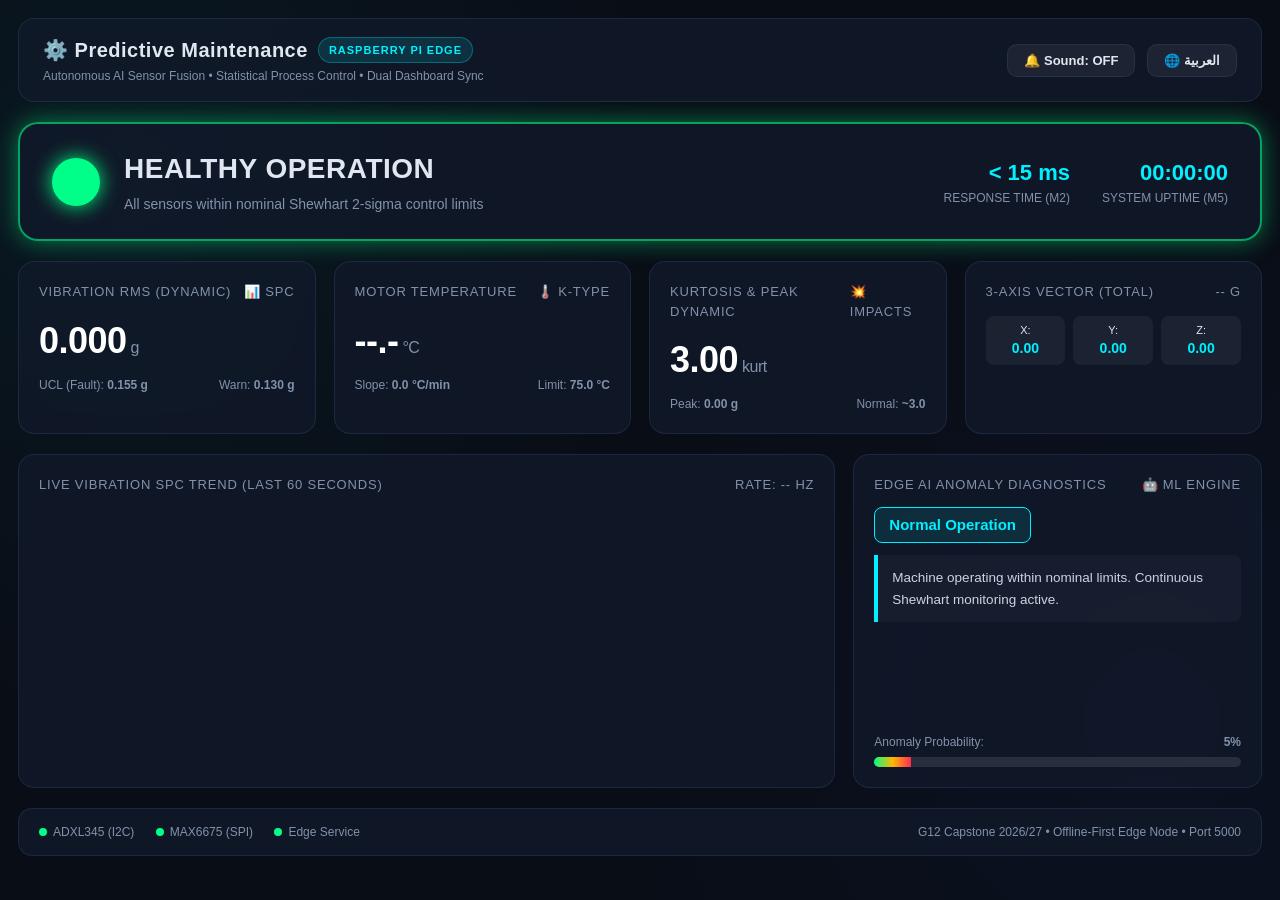
==== edge/templates/index.html @ 26f3d346 "feat: implement edge DAQ engine, systemd services, and dual industrial dashboard" ====
<!DOCTYPE html>
<html lang="en">
<head>
  <meta charset="UTF-8">
  <meta name="viewport" content="width=device-width, initial-scale=1.0">
  <title>Intelligent Predictive Maintenance | Industrial Edge Panel</title>
  <style>
    :root {
      --bg: #090d16;
      --card-bg: rgba(18, 26, 43, 0.75);
      --card-border: rgba(56, 75, 112, 0.35);
      --text: #e1e7f0;
      --muted: #8292ab;
      --cyan: #00f0ff;
      --green: #00ff88;
      --amber: #ffb800;
      --red: #ff2a55;
      --blue: #2563eb;
      --glow-green: 0 0 25px rgba(0, 255, 136, 0.45);
      --glow-amber: 0 0 25px rgba(255, 184, 0, 0.45);
      --glow-red: 0 0 35px rgba(255, 42, 85, 0.65);
    }

    * { box-sizing: border-box; margin: 0; padding: 0; }
    body {
      font-family: -apple-system, BlinkMacSystemFont, 'Segoe UI', Roboto, Helvetica, Arial, sans-serif;
      background: var(--bg);
      background-image: 
        radial-gradient(circle at 10% 20%, rgba(0, 240, 255, 0.05) 0%, transparent 40%),
        radial-gradient(circle at 90% 80%, rgba(37, 99, 235, 0.05) 0%, transparent 40%);
      color: var(--text);
      min-height: 100vh;
      padding: 18px;
      line-height: 1.5;
    }

    .container {
      max-width: 1280px;
      margin: 0 auto;
    }

    /* Header */
    header {
      display: flex;
      justify-content: space-between;
      align-items: center;
      padding: 16px 24px;
      background: var(--card-bg);
      border: 1px solid var(--card-border);
      border-radius: 16px;
      backdrop-filter: blur(12px);
      margin-bottom: 20px;
    }

    .logo-group h1 {
      font-size: 20px;
      font-weight: 800;
      letter-spacing: 0.5px;
      display: flex;
      align-items: center;
      gap: 10px;
    }

    .logo-group p {
      font-size: 12px;
      color: var(--muted);
      margin-top: 2px;
    }

    .badge-edge {
      background: rgba(0, 240, 255, 0.12);
      color: var(--cyan);
      border: 1px solid rgba(0, 240, 255, 0.3);
      padding: 4px 10px;
      border-radius: 20px;
      font-size: 11px;
      font-weight: 700;
      text-transform: uppercase;
      letter-spacing: 1px;
    }

    .controls-group {
      display: flex;
      gap: 12px;
      align-items: center;
    }

    .btn-toggle {
      background: rgba(255, 255, 255, 0.06);
      border: 1px solid var(--card-border);
      color: var(--text);
      padding: 8px 16px;
      border-radius: 10px;
      font-size: 13px;
      font-weight: 600;
      cursor: pointer;
      transition: all 0.2s ease;
    }

    .btn-toggle:hover {
      background: rgba(255, 255, 255, 0.12);
      border-color: var(--cyan);
    }

    /* Main Hero Status Lamp */
    .hero-banner {
      background: var(--card-bg);
      border-radius: 20px;
      border: 2px solid var(--card-border);
      padding: 24px 32px;
      display: flex;
      justify-content: space-between;
      align-items: center;
      margin-bottom: 20px;
      transition: all 0.4s ease;
      position: relative;
      overflow: hidden;
    }

    .hero-banner.healthy {
      border-color: rgba(0, 255, 136, 0.6);
      box-shadow: var(--glow-green);
    }

    .hero-banner.warning {
      border-color: rgba(255, 184, 0, 0.7);
      box-shadow: var(--glow-amber);
    }

    .hero-banner.fault {
      border-color: rgba(255, 42, 85, 0.85);
      box-shadow: var(--glow-red);
      animation: pulse-border 1.5s infinite;
    }

    @keyframes pulse-border {
      0% { box-shadow: 0 0 20px rgba(255, 42, 85, 0.4); }
      50% { box-shadow: 0 0 45px rgba(255, 42, 85, 0.85); }
      100% { box-shadow: 0 0 20px rgba(255, 42, 85, 0.4); }
    }

    .status-content {
      display: flex;
      align-items: center;
      gap: 24px;
    }

    .status-indicator {
      width: 48px;
      height: 48px;
      border-radius: 50%;
      background: var(--green);
      box-shadow: 0 0 20px var(--green);
      transition: all 0.3s ease;
    }

    .hero-banner.warning .status-indicator {
      background: var(--amber);
      box-shadow: 0 0 20px var(--amber);
    }

    .hero-banner.fault .status-indicator {
      background: var(--red);
      box-shadow: 0 0 30px var(--red);
    }

    .status-title {
      font-size: 28px;
      font-weight: 800;
      letter-spacing: 0.5px;
    }

    .status-subtitle {
      color: var(--muted);
      font-size: 14px;
      margin-top: 4px;
    }

    .status-metrics {
      display: flex;
      gap: 32px;
      text-align: right;
    }

    .status-stat-val {
      font-size: 22px;
      font-weight: 800;
      color: var(--cyan);
    }

    .status-stat-label {
      font-size: 12px;
      color: var(--muted);
      text-transform: uppercase;
    }

    /* Grid layout */
    .grid-4 {
      display: grid;
      grid-template-columns: repeat(4, 1fr);
      gap: 18px;
      margin-bottom: 20px;
    }

    .card {
      background: var(--card-bg);
      border: 1px solid var(--card-border);
      border-radius: 16px;
      padding: 20px;
      backdrop-filter: blur(10px);
      position: relative;
    }

    .card-title {
      font-size: 13px;
      color: var(--muted);
      text-transform: uppercase;
      letter-spacing: 0.8px;
      display: flex;
      justify-content: space-between;
      align-items: center;
      margin-bottom: 12px;
    }

    .card-val {
      font-size: 36px;
      font-weight: 800;
      letter-spacing: -0.5px;
      color: #fff;
    }

    .card-val small {
      font-size: 16px;
      color: var(--muted);
      font-weight: 500;
      margin-left: 4px;
    }

    .card-sub {
      margin-top: 8px;
      font-size: 12px;
      color: var(--muted);
      display: flex;
      justify-content: space-between;
    }

    /* 3-axis mini bars */
    .axis-bars {
      display: flex;
      gap: 8px;
      margin-top: 14px;
    }

    .axis-col {
      flex: 1;
      background: rgba(255, 255, 255, 0.05);
      border-radius: 8px;
      padding: 6px;
      text-align: center;
      font-size: 11px;
    }

    .axis-col b {
      display: block;
      color: var(--cyan);
      font-size: 14px;
    }

    /* Charts & Diagnostic row */
    .grid-main {
      display: grid;
      grid-template-columns: 2fr 1fr;
      gap: 18px;
      margin-bottom: 20px;
    }

    .chart-container {
      position: relative;
      height: 260px;
      width: 100%;
      margin-top: 10px;
    }

    canvas {
      width: 100%;
      height: 100%;
    }

    /* AI Advice Box */
    .ai-box {
      display: flex;
      flex-direction: column;
      justify-content: space-between;
    }

    .diagnosis-tag {
      background: rgba(0, 240, 255, 0.1);
      border: 1px solid var(--cyan);
      color: var(--cyan);
      display: inline-block;
      padding: 6px 14px;
      border-radius: 8px;
      font-weight: 700;
      font-size: 15px;
      margin-bottom: 12px;
    }

    .advice-text {
      background: rgba(255, 255, 255, 0.03);
      border-left: 4px solid var(--cyan);
      padding: 12px 14px;
      border-radius: 0 8px 8px 0;
      font-size: 13.5px;
      color: #cbd5e1;
      line-height: 1.6;
      margin-bottom: 16px;
    }

    .prob-bar-wrap {
      margin-top: 8px;
    }

    .prob-bar {
      height: 10px;
      background: rgba(255, 255, 255, 0.1);
      border-radius: 5px;
      overflow: hidden;
      margin-top: 6px;
    }

    .prob-fill {
      height: 100%;
      background: linear-gradient(90deg, var(--green), var(--amber), var(--red));
      width: 10%;
      transition: width 0.3s ease;
    }

    /* Footer health */
    .footer-health {
      display: flex;
      justify-content: space-between;
      align-items: center;
      padding: 14px 20px;
      background: var(--card-bg);
      border: 1px solid var(--card-border);
      border-radius: 14px;
      font-size: 12px;
      color: var(--muted);
    }

    .health-pill {
      display: inline-flex;
      align-items: center;
      gap: 6px;
      margin-right: 18px;
    }

    .dot {
      width: 8px;
      height: 8px;
      border-radius: 50%;
      background: var(--green);
    }

    .dot.err { background: var(--red); }

    /* RTL Arabic styling */
    body.rtl {
      direction: rtl;
      font-family: 'Segoe UI', Tahoma, Arial, sans-serif;
    }
    body.rtl .status-metrics { text-align: left; }
    body.rtl .advice-text { border-left: none; border-right: 4px solid var(--cyan); border-radius: 8px 0 0 8px; }
    body.rtl .health-pill { margin-right: 0; margin-left: 18px; }

    @media (max-width: 900px) {
      .grid-4 { grid-template-columns: repeat(2, 1fr); }
      .grid-main { grid-template-columns: 1fr; }
      .hero-banner { flex-direction: column; text-align: center; gap: 18px; }
      .status-content { flex-direction: column; }
      .status-metrics { text-align: center; }
    }
  </style>
</head>
<body>
  <div class="container">
    <!-- Header -->
    <header>
      <div class="logo-group">
        <h1 id="txt-title">⚙️ Predictive Maintenance <span class="badge-edge">Raspberry Pi Edge</span></h1>
        <p id="txt-sub">Autonomous AI Sensor Fusion • Statistical Process Control • Dual Dashboard Sync</p>
      </div>
      <div class="controls-group">
        <button id="btn-sound" class="btn-toggle" onclick="toggleSound()">🔔 Sound: OFF</button>
        <button id="btn-lang" class="btn-toggle" onclick="toggleLang()">🌐 العربية</button>
      </div>
    </header>

    <!-- Main Status Lamp -->
    <div id="hero-banner" class="hero-banner healthy">
      <div class="status-content">
        <div class="status-indicator"></div>
        <div>
          <div id="txt-state" class="status-title">HEALTHY OPERATION</div>
          <div id="txt-state-desc" class="status-subtitle">All sensors within nominal Shewhart 2-sigma control limits</div>
        </div>
      </div>
      <div class="status-metrics">
        <div>
          <div id="stat-latency" class="status-stat-val">&lt; 15 ms</div>
          <div id="lbl-latency" class="status-stat-label">Response Time (M2)</div>
        </div>
        <div>
          <div id="stat-uptime" class="status-stat-val">00:00:00</div>
          <div id="lbl-uptime" class="status-stat-label">System Uptime (M5)</div>
        </div>
      </div>
    </div>

    <!-- 4 Metrics Row -->
    <div class="grid-4">
      <!-- Vibration RMS -->
      <div class="card">
        <div class="card-title">
          <span id="lbl-rms">Vibration RMS (Dynamic)</span>
          <span>📊 SPC</span>
        </div>
        <div class="card-val" id="val-rms">0.000<small>g</small></div>
        <div class="card-sub">
          <span>UCL (Fault): <b>0.155 g</b></span>
          <span>Warn: <b>0.130 g</b></span>
        </div>
      </div>

      <!-- Temperature -->
      <div class="card">
        <div class="card-title">
          <span id="lbl-temp">Motor Temperature</span>
          <span>🌡️ K-Type</span>
        </div>
        <div class="card-val" id="val-temp">--.-<small>°C</small></div>
        <div class="card-sub">
          <span id="lbl-slope">Slope: <b id="val-slope">0.0 °C/min</b></span>
          <span>Limit: <b>75.0 °C</b></span>
        </div>
      </div>

      <!-- Kurtosis & Peak -->
      <div class="card">
        <div class="card-title">
          <span id="lbl-kurt">Kurtosis & Peak Dynamic</span>
          <span>💥 Impacts</span>
        </div>
        <div class="card-val" id="val-kurt">3.00<small>kurt</small></div>
        <div class="card-sub">
          <span>Peak: <b id="val-peak">0.00 g</b></span>
          <span>Normal: <b>~3.0</b></span>
        </div>
      </div>

      <!-- 3-Axis Gravitational Vector -->
      <div class="card">
        <div class="card-title">
          <span id="lbl-axis">3-Axis Vector (Total)</span>
          <span id="val-gtot">-- g</span>
        </div>
        <div class="axis-bars">
          <div class="axis-col">X: <b id="val-ax">0.00</b></div>
          <div class="axis-col">Y: <b id="val-ay">0.00</b></div>
          <div class="axis-col">Z: <b id="val-az">0.00</b></div>
        </div>
      </div>
    </div>

    <!-- Main Chart & AI Diagnosis Row -->
    <div class="grid-main">
      <!-- Rolling SPC Chart -->
      <div class="card">
        <div class="card-title">
          <span id="lbl-chart">Live Vibration SPC Trend (Last 60 Seconds)</span>
          <span id="val-fs">Rate: -- Hz</span>
        </div>
        <div class="chart-container">
          <canvas id="spcChart"></canvas>
        </div>
      </div>

      <!-- AI Diagnosis & Prescriptive Advice -->
      <div class="card ai-box">
        <div>
          <div class="card-title">
            <span id="lbl-ai">Edge AI Anomaly Diagnostics</span>
            <span>🤖 ML Engine</span>
          </div>
          <div id="txt-diag-label" class="diagnosis-tag">Normal Operation</div>
          <div id="txt-advice" class="advice-text">
            Machine operating within nominal limits. Continuous Shewhart monitoring active.
          </div>
        </div>
        <div class="prob-bar-wrap">
          <div class="card-sub">
            <span id="lbl-prob">Anomaly Probability:</span>
            <b id="val-prob">5%</b>
          </div>
          <div class="prob-bar">
            <div id="fill-prob" class="prob-fill"></div>
          </div>
        </div>
      </div>
    </div>

    <!-- Footer Health Checklist -->
    <div class="footer-health">
      <div>
        <span class="health-pill"><span id="dot-adxl" class="dot"></span> ADXL345 (I2C)</span>
        <span class="health-pill"><span id="dot-max" class="dot"></span> MAX6675 (SPI)</span>
        <span class="health-pill"><span id="dot-edge" class="dot"></span> Edge Service</span>
      </div>
      <div>
        <span>G12 Capstone 2026/27 • Offline-First Edge Node • Port 5000</span>
      </div>
    </div>
  </div>

  <!-- Audio Alert Beep (Web Audio API) -->
  <script>
    let soundEnabled = false;
    let isArabic = false;
    let audioCtx = null;
    let lastState = "Healthy";

    function toggleSound() {
      soundEnabled = !soundEnabled;
      const btn = document.getElementById("btn-sound");
      if (soundEnabled) {
        if (!audioCtx) audioCtx = new (window.AudioContext || window.webkitAudioContext)();
        btn.innerText = isArabic ? "🔔 الصوت: مفعل" : "🔔 Sound: ON";
        btn.style.borderColor = "var(--green)";
      } else {
        btn.innerText = isArabic ? "🔔 الصوت: معطل" : "🔔 Sound: OFF";
        btn.style.borderColor = "";
      }
    }

    function playAlertBeep(freq = 880, duration = 0.25) {
      if (!soundEnabled || !audioCtx) return;
      try {
        const osc = audioCtx.createOscillator();
        const gain = audioCtx.createGain();
        osc.type = "sawtooth";
        osc.frequency.setValueAtTime(freq, audioCtx.currentTime);
        gain.gain.setValueAtTime(0.2, audioCtx.currentTime);
        gain.gain.exponentialRampToValueAtTime(0.01, audioCtx.currentTime + duration);
        osc.connect(gain);
        gain.connect(audioCtx.destination);
        osc.start();
        osc.stop(audioCtx.currentTime + duration);
      } catch (e) {}
    }

    // Language Toggle
    function toggleLang() {
      isArabic = !isArabic;
      document.body.classList.toggle("rtl", isArabic);
      document.getElementById("btn-lang").innerText = isArabic ? "🌐 English" : "🌐 العربية";
      document.getElementById("btn-sound").innerText = soundEnabled 
        ? (isArabic ? "🔔 الصوت: مفعل" : "🔔 Sound: ON")
        : (isArabic ? "🔔 الصوت: معطل" : "🔔 Sound: OFF");

      document.getElementById("txt-title").innerHTML = isArabic 
        ? "⚙️ نظام الصيانة التنبؤية الذكي <span class='badge-edge'>راسبيري باي Edge</span>"
        : "⚙️ Predictive Maintenance <span class='badge-edge'>Raspberry Pi Edge</span>";

      document.getElementById("txt-sub").innerText = isArabic
        ? "دمج ذكاء اصطناعي وحساسات متعددة • مراقبة إحصائية للعمليات (SPC) • تزامن الشاشات"
        : "Autonomous AI Sensor Fusion • Statistical Process Control • Dual Dashboard Sync";

      document.getElementById("lbl-rms").innerText = isArabic ? "جذر متوسط تربيع الاهتزاز (RMS)" : "Vibration RMS (Dynamic)";
      document.getElementById("lbl-temp").innerText = isArabic ? "درجة حرارة المحرك" : "Motor Temperature";
      document.getElementById("lbl-kurt").innerText = isArabic ? "التفرطح وقمة الاهتزاز" : "Kurtosis & Peak Dynamic";
      document.getElementById("lbl-axis").innerText = isArabic ? "المحصلة الثلاثية للجاذبية" : "3-Axis Vector (Total)";
      document.getElementById("lbl-chart").innerText = isArabic ? "مخطط الاهتزاز المباشر (آخر 60 ثانية)" : "Live Vibration SPC Trend (Last 60 Seconds)";
      document.getElementById("lbl-ai").innerText = isArabic ? "تشخيص الأعطال بالذكاء الاصطناعي" : "Edge AI Anomaly Diagnostics";
      document.getElementById("lbl-latency").innerText = isArabic ? "زمن الاستجابة (M2)" : "Response Time (M2)";
      document.getElementById("lbl-uptime").innerText = isArabic ? "مدة التشغيل (M5)" : "System Uptime (M5)";
      document.getElementById("lbl-prob").innerText = isArabic ? "احتمالية العطل:" : "Anomaly Probability:";
    }

    // Canvas Chart Implementation
    const canvas = document.getElementById("spcChart");
    const ctx = canvas.getContext("2d");
    const historyData = [];
    const MAX_POINTS = 60;

    function resizeCanvas() {
      canvas.width = canvas.parentElement.clientWidth * window.devicePixelRatio;
      canvas.height = canvas.parentElement.clientHeight * window.devicePixelRatio;
      ctx.scale(window.devicePixelRatio, window.devicePixelRatio);
    }
    window.addEventListener("resize", resizeCanvas);
    resizeCanvas();

    function drawChart() {
      const w = canvas.parentElement.clientWidth;
      const h = canvas.parentElement.clientHeight;
      ctx.clearRect(0, 0, w, h);

      // Threshold lines
      const maxVal = 0.25; // max scale 0.25 g
      const uclFaultY = h - (0.155 / maxVal) * h;
      const uclWarnY = h - (0.130 / maxVal) * h;
      const baselineY = h - (0.080 / maxVal) * h;

      // Draw UCL Fault line (Red)
      ctx.strokeStyle = "rgba(255, 42, 85, 0.45)";
      ctx.setLineDash([4, 4]);
      ctx.beginPath();
      ctx.moveTo(0, uclFaultY);
      ctx.lineTo(w, uclFaultY);
      ctx.stroke();

      // Draw UCL Warn line (Amber)
      ctx.strokeStyle = "rgba(255, 184, 0, 0.4)";
      ctx.beginPath();
      ctx.moveTo(0, uclWarnY);
      ctx.lineTo(w, uclWarnY);
      ctx.stroke();

      // Draw Baseline line (Green)
      ctx.strokeStyle = "rgba(0, 255, 136, 0.35)";
      ctx.beginPath();
      ctx.moveTo(0, baselineY);
      ctx.lineTo(w, baselineY);
      ctx.stroke();
      ctx.setLineDash([]);

      // Draw data curve
      if (historyData.length < 2) return;
      ctx.lineWidth = 2.5;
      ctx.strokeStyle = "#00f0ff";
      ctx.beginPath();

      const dx = w / (MAX_POINTS - 1);
      for (let i = 0; i < historyData.length; i++) {
        const x = i * dx;
        const yVal = Math.min(maxVal, historyData[i]);
        const y = h - (yVal / maxVal) * h;
        if (i === 0) ctx.moveTo(x, y);
        else ctx.lineTo(x, y);
      }
      ctx.stroke();

      // Gradient fill below line
      ctx.lineTo((historyData.length - 1) * dx, h);
      ctx.lineTo(0, h);
      const grad = ctx.createLinearGradient(0, 0, 0, h);
      grad.addColorStop(0, "rgba(0, 240, 255, 0.25)");
      grad.addColorStop(1, "rgba(0, 240, 255, 0.0)");
      ctx.fillStyle = grad;
      ctx.fill();
    }

    function formatTime(seconds) {
      const h = Math.floor(seconds / 3600).toString().padStart(2, '0');
      const m = Math.floor((seconds % 3600) / 60).toString().padStart(2, '0');
      const s = Math.floor(seconds % 60).toString().padStart(2, '0');
      return `${h}:${m}:${s}`;
    }

    // Update Dashboard UI with new packet
    function updateUI(data) {
      if (!data) return;

      const state = data.state || "Healthy";
      const banner = document.getElementById("hero-banner");
      banner.className = "hero-banner " + state.toLowerCase();

      // State texts
      const txtState = document.getElementById("txt-state");
      const txtDesc = document.getElementById("txt-state-desc");

      if (state === "Healthy") {
        txtState.innerText = isArabic ? "تشغيل سليم ومستقر" : "HEALTHY OPERATION";
        txtDesc.innerText = isArabic 
          ? "جميع مؤشرات الاهتزاز والحرارة داخل حدود التحكم الإحصائي الطبيعية"
          : "All sensors within nominal Shewhart 2-sigma control limits";
      } else if (state === "Warning") {
        txtState.innerText = isArabic ? "تحذير: تجاوز حد المراقبة" : "WARNING - THRESHOLD EXCEEDED";
        txtDesc.innerText = isArabic
          ? "تجاوزت قراءات الاهتزاز أو الحرارة حد الـ 2-sigma"
          : "Vibration or thermal trend exceeded 2-sigma control warning limit";
        if (lastState === "Healthy") playAlertBeep(660, 0.2);
      } else {
        txtState.innerText = isArabic ? "إنذار: عطل وشيك بالمحرك" : "FAULT DETECTED - FAULT";
        txtDesc.innerText = isArabic
          ? "تجاوز حد الـ 3-sigma أو وجود صدمات ميكانيكية شديدة"
          : "3-sigma Shewhart threshold breached or severe mechanical impact detected";
        playAlertBeep(980, 0.4);
      }
      lastState = state;

      // Stats
      document.getElementById("stat-uptime").innerText = formatTime(data.uptime_s || 0);

      // Metrics
      const vib = data.vibration || {};
      const temp = data.temperature || {};

      document.getElementById("val-rms").innerHTML = `${(vib.rms_dyn || 0).toFixed(4)}<small>g</small>`;
      document.getElementById("val-temp").innerHTML = `${(temp.temp_c || 0).toFixed(1)}<small>°C</small>`;
      document.getElementById("val-slope").innerText = `${(temp.slope_c_per_min || 0).toFixed(1)} °C/min`;
      document.getElementById("val-kurt").innerHTML = `${(vib.kurtosis || 3.0).toFixed(2)}<small>kurt</small>`;
      document.getElementById("val-peak").innerText = `${(vib.peak_dyn || 0).toFixed(3)} g`;

      document.getElementById("val-gtot").innerText = `${(vib.g_total || 0).toFixed(2)} g`;
      document.getElementById("val-ax").innerText = (vib.ax || 0).toFixed(2);
      document.getElementById("val-ay").innerText = (vib.ay || 0).toFixed(2);
      document.getElementById("val-az").innerText = (vib.az || 0).toFixed(2);

      document.getElementById("val-fs").innerText = `Rate: ${vib.fs_hz || 400} Hz`;

      // AI Diagnosis
      document.getElementById("txt-diag-label").innerText = data.fault_label || "Normal Operation";
      document.getElementById("txt-advice").innerText = data.advice || "";

      const prob = Math.round((data.fault_proba || 0.05) * 100);
      document.getElementById("val-prob").innerText = `${prob}%`;
      document.getElementById("fill-prob").style.width = `${prob}%`;

      // System Health dots
      const sys = data.system || {};
      document.getElementById("dot-adxl").className = "dot" + (sys.adxl_ok ? "" : " err");
      document.getElementById("dot-max").className = "dot" + (sys.max6675_ok ? "" : " err");
      document.getElementById("dot-edge").className = "dot" + (data.online ? "" : " err");

      // Update Chart
      historyData.push(vib.rms_dyn || 0);
      if (historyData.length > MAX_POINTS) historyData.shift();
      drawChart();
    }

    // Real-time EventSource connection (SSE) with AJAX fallback
    function startRealtime() {
      if (window.EventSource) {
        const source = new EventSource('/api/stream');
        source.onmessage = function(e) {
          try {
            const data = JSON.parse(e.data);
            updateUI(data);
          } catch(err) {}
        };
        source.onerror = function() {
          source.close();
          // Fallback to 1-second polling
          setInterval(pollLatest, 1000);
        };
      } else {
        setInterval(pollLatest, 1000);
      }
    }

    function pollLatest() {
      fetch('/api/latest')
        .then(r => r.json())
        .then(data => updateUI(data))
        .catch(() => {});
    }

    // Start
    startRealtime();
  </script>
</body>
</html>
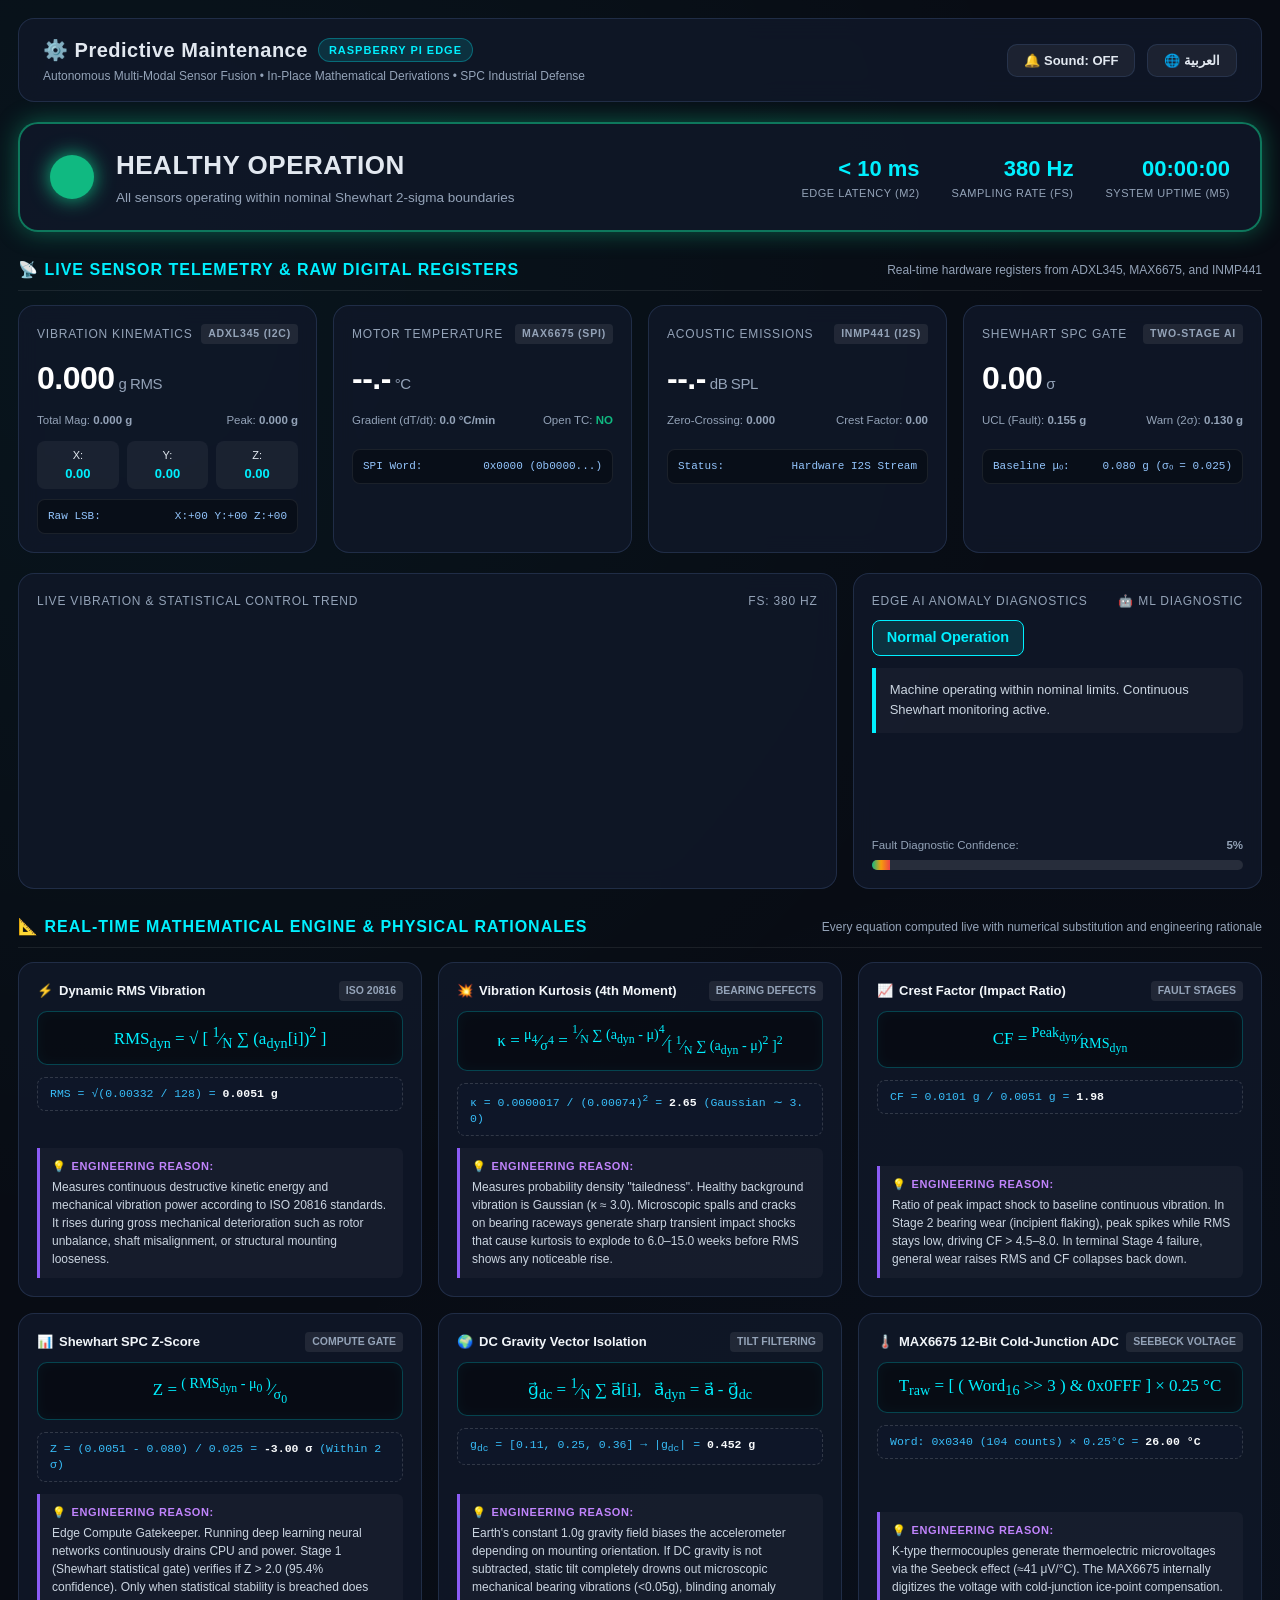
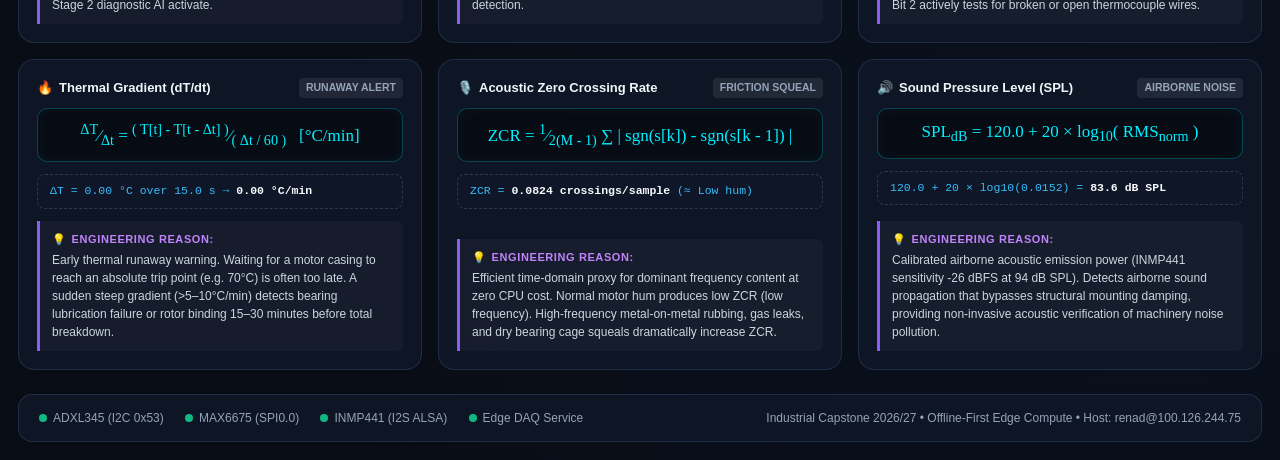
==== commit 1e9dd77b: "feat(dashboard): comprehensive multi-modal telemetry with in-place live mathematical equations, phys" ====
--- a/edge/templates/index.html
+++ b/edge/templates/index.html
@@ -3,22 +3,25 @@
 <head>
   <meta charset="UTF-8">
   <meta name="viewport" content="width=device-width, initial-scale=1.0">
-  <title>Intelligent Predictive Maintenance | Industrial Edge Panel</title>
+  <title>Intelligent Predictive Maintenance | Industrial Edge Panel & Mathematical Engine</title>
   <style>
     :root {
-      --bg: #090d16;
-      --card-bg: rgba(18, 26, 43, 0.75);
-      --card-border: rgba(56, 75, 112, 0.35);
-      --text: #e1e7f0;
-      --muted: #8292ab;
+      --bg: #080c14;
+      --card-bg: rgba(16, 24, 40, 0.85);
+      --card-border: rgba(56, 75, 112, 0.45);
+      --text: #e2e8f0;
+      --text-dim: #94a3b8;
+      --muted: #64748b;
       --cyan: #00f0ff;
-      --green: #00ff88;
-      --amber: #ffb800;
-      --red: #ff2a55;
-      --blue: #2563eb;
-      --glow-green: 0 0 25px rgba(0, 255, 136, 0.45);
-      --glow-amber: 0 0 25px rgba(255, 184, 0, 0.45);
-      --glow-red: 0 0 35px rgba(255, 42, 85, 0.65);
+      --cyan-dim: rgba(0, 240, 255, 0.12);
+      --green: #10b981;
+      --green-glow: 0 0 25px rgba(16, 185, 129, 0.45);
+      --amber: #f59e0b;
+      --amber-glow: 0 0 25px rgba(245, 158, 11, 0.45);
+      --red: #ef4444;
+      --red-glow: 0 0 35px rgba(239, 68, 68, 0.65);
+      --purple: #8b5cf6;
+      --blue: #3b82f6;
     }
 
     * { box-sizing: border-box; margin: 0; padding: 0; }
@@ -26,8 +29,8 @@
       font-family: -apple-system, BlinkMacSystemFont, 'Segoe UI', Roboto, Helvetica, Arial, sans-serif;
       background: var(--bg);
       background-image: 
-        radial-gradient(circle at 10% 20%, rgba(0, 240, 255, 0.05) 0%, transparent 40%),
-        radial-gradient(circle at 90% 80%, rgba(37, 99, 235, 0.05) 0%, transparent 40%);
+        radial-gradient(circle at 10% 15%, rgba(0, 240, 255, 0.04) 0%, transparent 45%),
+        radial-gradient(circle at 90% 85%, rgba(59, 130, 246, 0.04) 0%, transparent 45%);
       color: var(--text);
       min-height: 100vh;
       padding: 18px;
@@ -35,7 +38,7 @@
     }
 
     .container {
-      max-width: 1280px;
+      max-width: 1400px;
       margin: 0 auto;
     }
 
@@ -55,23 +58,23 @@
     .logo-group h1 {
       font-size: 20px;
       font-weight: 800;
-      letter-spacing: 0.5px;
       display: flex;
       align-items: center;
       gap: 10px;
+      letter-spacing: 0.5px;
     }
 
     .logo-group p {
       font-size: 12px;
-      color: var(--muted);
+      color: var(--text-dim);
       margin-top: 2px;
     }
 
     .badge-edge {
-      background: rgba(0, 240, 255, 0.12);
+      background: var(--cyan-dim);
       color: var(--cyan);
       border: 1px solid rgba(0, 240, 255, 0.3);
-      padding: 4px 10px;
+      padding: 3px 10px;
       border-radius: 20px;
       font-size: 11px;
       font-weight: 700;
@@ -107,51 +110,50 @@
       background: var(--card-bg);
       border-radius: 20px;
       border: 2px solid var(--card-border);
-      padding: 24px 32px;
+      padding: 22px 30px;
       display: flex;
       justify-content: space-between;
       align-items: center;
-      margin-bottom: 20px;
+      margin-bottom: 22px;
       transition: all 0.4s ease;
-      position: relative;
-      overflow: hidden;
     }
 
     .hero-banner.healthy {
-      border-color: rgba(0, 255, 136, 0.6);
-      box-shadow: var(--glow-green);
+      border-color: rgba(16, 185, 129, 0.6);
+      box-shadow: var(--green-glow);
     }
 
     .hero-banner.warning {
-      border-color: rgba(255, 184, 0, 0.7);
-      box-shadow: var(--glow-amber);
+      border-color: rgba(245, 158, 11, 0.7);
+      box-shadow: var(--amber-glow);
     }
 
     .hero-banner.fault {
-      border-color: rgba(255, 42, 85, 0.85);
-      box-shadow: var(--glow-red);
+      border-color: rgba(239, 68, 68, 0.85);
+      box-shadow: var(--red-glow);
       animation: pulse-border 1.5s infinite;
     }
 
     @keyframes pulse-border {
-      0% { box-shadow: 0 0 20px rgba(255, 42, 85, 0.4); }
-      50% { box-shadow: 0 0 45px rgba(255, 42, 85, 0.85); }
-      100% { box-shadow: 0 0 20px rgba(255, 42, 85, 0.4); }
+      0% { box-shadow: 0 0 20px rgba(239, 68, 68, 0.4); }
+      50% { box-shadow: 0 0 45px rgba(239, 68, 68, 0.85); }
+      100% { box-shadow: 0 0 20px rgba(239, 68, 68, 0.4); }
     }
 
     .status-content {
       display: flex;
       align-items: center;
-      gap: 24px;
+      gap: 22px;
     }
 
     .status-indicator {
-      width: 48px;
-      height: 48px;
+      width: 44px;
+      height: 44px;
       border-radius: 50%;
       background: var(--green);
       box-shadow: 0 0 20px var(--green);
       transition: all 0.3s ease;
+      flex-shrink: 0;
     }
 
     .hero-banner.warning .status-indicator {
@@ -165,15 +167,15 @@
     }
 
     .status-title {
-      font-size: 28px;
+      font-size: 26px;
       font-weight: 800;
       letter-spacing: 0.5px;
     }
 
     .status-subtitle {
-      color: var(--muted);
-      font-size: 14px;
-      margin-top: 4px;
+      color: var(--text-dim);
+      font-size: 13.5px;
+      margin-top: 3px;
     }
 
     .status-metrics {
@@ -189,16 +191,43 @@
     }
 
     .status-stat-label {
+      font-size: 11px;
+      color: var(--text-dim);
+      text-transform: uppercase;
+      letter-spacing: 0.5px;
+    }
+
+    /* Section Headers */
+    .section-head {
+      display: flex;
+      justify-content: space-between;
+      align-items: center;
+      margin: 26px 0 14px 0;
+      padding-bottom: 8px;
+      border-bottom: 1px solid rgba(255, 255, 255, 0.08);
+    }
+
+    .section-head h2 {
+      font-size: 16px;
+      font-weight: 700;
+      text-transform: uppercase;
+      letter-spacing: 1px;
+      display: flex;
+      align-items: center;
+      gap: 8px;
+      color: var(--cyan);
+    }
+
+    .section-head span {
       font-size: 12px;
-      color: var(--muted);
-      text-transform: uppercase;
-    }
-
-    /* Grid layout */
+      color: var(--text-dim);
+    }
+
+    /* Grids */
     .grid-4 {
       display: grid;
       grid-template-columns: repeat(4, 1fr);
-      gap: 18px;
+      gap: 16px;
       margin-bottom: 20px;
     }
 
@@ -206,56 +235,56 @@
       background: var(--card-bg);
       border: 1px solid var(--card-border);
       border-radius: 16px;
-      padding: 20px;
+      padding: 18px;
       backdrop-filter: blur(10px);
       position: relative;
     }
 
     .card-title {
-      font-size: 13px;
-      color: var(--muted);
+      font-size: 12px;
+      color: var(--text-dim);
       text-transform: uppercase;
       letter-spacing: 0.8px;
       display: flex;
       justify-content: space-between;
       align-items: center;
-      margin-bottom: 12px;
+      margin-bottom: 10px;
     }
 
     .card-val {
-      font-size: 36px;
+      font-size: 32px;
       font-weight: 800;
       letter-spacing: -0.5px;
       color: #fff;
     }
 
     .card-val small {
-      font-size: 16px;
-      color: var(--muted);
+      font-size: 15px;
+      color: var(--text-dim);
       font-weight: 500;
       margin-left: 4px;
     }
 
     .card-sub {
-      margin-top: 8px;
-      font-size: 12px;
-      color: var(--muted);
+      margin-top: 10px;
+      font-size: 11.5px;
+      color: var(--text-dim);
       display: flex;
       justify-content: space-between;
     }
 
-    /* 3-axis mini bars */
+    /* Axis Mini Rows */
     .axis-bars {
       display: flex;
       gap: 8px;
-      margin-top: 14px;
+      margin-top: 12px;
     }
 
     .axis-col {
       flex: 1;
       background: rgba(255, 255, 255, 0.05);
       border-radius: 8px;
-      padding: 6px;
+      padding: 6px 8px;
       text-align: center;
       font-size: 11px;
     }
@@ -263,20 +292,34 @@
     .axis-col b {
       display: block;
       color: var(--cyan);
-      font-size: 14px;
-    }
-
-    /* Charts & Diagnostic row */
+      font-size: 13px;
+    }
+
+    /* Raw Register Value Badges */
+    .raw-box {
+      background: rgba(0, 0, 0, 0.35);
+      border: 1px solid rgba(255, 255, 255, 0.08);
+      border-radius: 8px;
+      padding: 8px 10px;
+      margin-top: 10px;
+      font-family: 'SFMono-Regular', Consolas, 'Liberation Mono', Menlo, Courier, monospace;
+      font-size: 11px;
+      color: #93c5fd;
+      display: flex;
+      justify-content: space-between;
+    }
+
+    /* Chart & AI Diagnostic Row */
     .grid-main {
       display: grid;
       grid-template-columns: 2fr 1fr;
-      gap: 18px;
-      margin-bottom: 20px;
+      gap: 16px;
+      margin-bottom: 22px;
     }
 
     .chart-container {
       position: relative;
-      height: 260px;
+      height: 250px;
       width: 100%;
       margin-top: 10px;
     }
@@ -286,7 +329,7 @@
       height: 100%;
     }
 
-    /* AI Advice Box */
+    /* AI Box */
     .ai-box {
       display: flex;
       flex-direction: column;
@@ -294,14 +337,14 @@
     }
 
     .diagnosis-tag {
-      background: rgba(0, 240, 255, 0.1);
+      background: rgba(0, 240, 255, 0.12);
       border: 1px solid var(--cyan);
       color: var(--cyan);
       display: inline-block;
       padding: 6px 14px;
       border-radius: 8px;
       font-weight: 700;
-      font-size: 15px;
+      font-size: 14.5px;
       margin-bottom: 12px;
     }
 
@@ -310,10 +353,10 @@
       border-left: 4px solid var(--cyan);
       padding: 12px 14px;
       border-radius: 0 8px 8px 0;
-      font-size: 13.5px;
+      font-size: 13px;
       color: #cbd5e1;
       line-height: 1.6;
-      margin-bottom: 16px;
+      margin-bottom: 14px;
     }
 
     .prob-bar-wrap {
@@ -331,8 +374,116 @@
     .prob-fill {
       height: 100%;
       background: linear-gradient(90deg, var(--green), var(--amber), var(--red));
-      width: 10%;
+      width: 5%;
       transition: width 0.3s ease;
+    }
+
+    /* =========================================================
+       EQUATION CARDS ENGINE (THE CORE REQUEST)
+       ========================================================= */
+    .grid-eq {
+      display: grid;
+      grid-template-columns: repeat(3, 1fr);
+      gap: 16px;
+      margin-bottom: 24px;
+    }
+
+    .eq-card {
+      background: var(--card-bg);
+      border: 1px solid var(--card-border);
+      border-radius: 16px;
+      padding: 18px;
+      display: flex;
+      flex-direction: column;
+      justify-content: space-between;
+      transition: transform 0.2s ease, border-color 0.2s ease;
+    }
+
+    .eq-card:hover {
+      transform: translateY(-2px);
+      border-color: var(--cyan);
+    }
+
+    .eq-header {
+      display: flex;
+      justify-content: space-between;
+      align-items: center;
+      margin-bottom: 10px;
+    }
+
+    .eq-title {
+      font-size: 13px;
+      font-weight: 700;
+      color: #f1f5f9;
+      display: flex;
+      align-items: center;
+      gap: 6px;
+    }
+
+    .eq-tag {
+      font-size: 10.5px;
+      font-weight: 700;
+      text-transform: uppercase;
+      padding: 2px 7px;
+      border-radius: 4px;
+      background: rgba(255, 255, 255, 0.08);
+      color: var(--text-dim);
+    }
+
+    /* Formula Box */
+    .formula-box {
+      background: rgba(0, 0, 0, 0.45);
+      border: 1px solid rgba(0, 240, 255, 0.25);
+      border-radius: 10px;
+      padding: 10px 14px;
+      font-family: 'Cambria Math', 'Times New Roman', serif;
+      font-size: 17px;
+      color: var(--cyan);
+      text-align: center;
+      margin-bottom: 12px;
+      box-shadow: inset 0 0 12px rgba(0, 240, 255, 0.04);
+      user-select: all;
+    }
+
+    /* Live Computation Box */
+    .live-calc-box {
+      background: rgba(15, 23, 42, 0.7);
+      border: 1px dashed rgba(255, 255, 255, 0.15);
+      border-radius: 8px;
+      padding: 8px 12px;
+      font-family: 'SFMono-Regular', Consolas, Menlo, monospace;
+      font-size: 11.5px;
+      color: #38bdf8;
+      margin-bottom: 12px;
+      line-height: 1.4;
+      word-break: break-all;
+    }
+
+    .live-calc-box b {
+      color: #f8fafc;
+    }
+
+    /* Rationale & Reason Box */
+    .reason-box {
+      background: rgba(255, 255, 255, 0.03);
+      border-left: 3px solid var(--purple);
+      border-radius: 0 6px 6px 0;
+      padding: 10px 12px;
+      font-size: 12px;
+      color: #cbd5e1;
+      line-height: 1.5;
+    }
+
+    .reason-box .reason-head {
+      font-size: 11px;
+      font-weight: 700;
+      color: #c084fc;
+      text-transform: uppercase;
+      letter-spacing: 0.6px;
+      margin-bottom: 4px;
+      display: flex;
+      align-items: center;
+      gap: 5px;
     }
 
     /* Footer health */
@@ -345,7 +496,8 @@
       border: 1px solid var(--card-border);
       border-radius: 14px;
       font-size: 12px;
-      color: var(--muted);
+      color: var(--text-dim);
+      margin-top: 10px;
     }
 
     .health-pill {
@@ -367,14 +519,21 @@
     /* RTL Arabic styling */
     body.rtl {
       direction: rtl;
-      font-family: 'Segoe UI', Tahoma, Arial, sans-serif;
+      font-family: -apple-system, BlinkMacSystemFont, 'Segoe UI', Tahoma, Arial, sans-serif;
     }
     body.rtl .status-metrics { text-align: left; }
     body.rtl .advice-text { border-left: none; border-right: 4px solid var(--cyan); border-radius: 8px 0 0 8px; }
+    body.rtl .reason-box { border-left: none; border-right: 3px solid var(--purple); border-radius: 6px 0 0 6px; }
     body.rtl .health-pill { margin-right: 0; margin-left: 18px; }
 
-    @media (max-width: 900px) {
+    @media (max-width: 1100px) {
+      .grid-eq { grid-template-columns: repeat(2, 1fr); }
       .grid-4 { grid-template-columns: repeat(2, 1fr); }
+    }
+
+    @media (max-width: 768px) {
+      .grid-eq { grid-template-columns: 1fr; }
+      .grid-4 { grid-template-columns: 1fr; }
       .grid-main { grid-template-columns: 1fr; }
       .hero-banner { flex-direction: column; text-align: center; gap: 18px; }
       .status-content { flex-direction: column; }
@@ -388,7 +547,7 @@
     <header>
       <div class="logo-group">
         <h1 id="txt-title">⚙️ Predictive Maintenance <span class="badge-edge">Raspberry Pi Edge</span></h1>
-        <p id="txt-sub">Autonomous AI Sensor Fusion • Statistical Process Control • Dual Dashboard Sync</p>
+        <p id="txt-sub">Autonomous Multi-Modal Sensor Fusion • In-Place Mathematical Derivations • SPC Industrial Defense</p>
       </div>
       <div class="controls-group">
         <button id="btn-sound" class="btn-toggle" onclick="toggleSound()">🔔 Sound: OFF</button>
@@ -396,19 +555,23 @@
       </div>
     </header>
 
-    <!-- Main Status Lamp -->
+    <!-- Main Hero Status Lamp -->
     <div id="hero-banner" class="hero-banner healthy">
       <div class="status-content">
         <div class="status-indicator"></div>
         <div>
           <div id="txt-state" class="status-title">HEALTHY OPERATION</div>
-          <div id="txt-state-desc" class="status-subtitle">All sensors within nominal Shewhart 2-sigma control limits</div>
+          <div id="txt-state-desc" class="status-subtitle">All sensors operating within nominal Shewhart 2-sigma boundaries</div>
         </div>
       </div>
       <div class="status-metrics">
         <div>
-          <div id="stat-latency" class="status-stat-val">&lt; 15 ms</div>
-          <div id="lbl-latency" class="status-stat-label">Response Time (M2)</div>
+          <div id="stat-latency" class="status-stat-val">&lt; 10 ms</div>
+          <div id="lbl-latency" class="status-stat-label">Edge Latency (M2)</div>
+        </div>
+        <div>
+          <div id="stat-rate" class="status-stat-val">380 Hz</div>
+          <div id="lbl-rate" class="status-stat-label">Sampling Rate (Fs)</div>
         </div>
         <div>
           <div id="stat-uptime" class="status-stat-val">00:00:00</div>
@@ -417,80 +580,105 @@
       </div>
     </div>
 
-    <!-- 4 Metrics Row -->
+    <!-- Section 1: All Sensors Real-Time Summary Row -->
+    <div class="section-head">
+      <h2 id="sec-sensors-title">📡 Live Sensor Telemetry & Raw Digital Registers</h2>
+      <span id="sec-sensors-sub">Real-time hardware registers from ADXL345, MAX6675, and INMP441</span>
+    </div>
+
     <div class="grid-4">
-      <!-- Vibration RMS -->
+      <!-- 1. Vibration Kinematics -->
       <div class="card">
         <div class="card-title">
-          <span id="lbl-rms">Vibration RMS (Dynamic)</span>
-          <span>📊 SPC</span>
-        </div>
-        <div class="card-val" id="val-rms">0.000<small>g</small></div>
+          <span id="lbl-card-vib">Vibration Kinematics</span>
+          <span class="eq-tag">ADXL345 (I2C)</span>
+        </div>
+        <div class="card-val" id="val-rms">0.000<small>g RMS</small></div>
         <div class="card-sub">
-          <span>UCL (Fault): <b>0.155 g</b></span>
-          <span>Warn: <b>0.130 g</b></span>
-        </div>
-      </div>
-
-      <!-- Temperature -->
-      <div class="card">
-        <div class="card-title">
-          <span id="lbl-temp">Motor Temperature</span>
-          <span>🌡️ K-Type</span>
-        </div>
-        <div class="card-val" id="val-temp">--.-<small>°C</small></div>
-        <div class="card-sub">
-          <span id="lbl-slope">Slope: <b id="val-slope">0.0 °C/min</b></span>
-          <span>Limit: <b>75.0 °C</b></span>
-        </div>
-      </div>
-
-      <!-- Kurtosis & Peak -->
-      <div class="card">
-        <div class="card-title">
-          <span id="lbl-kurt">Kurtosis & Peak Dynamic</span>
-          <span>💥 Impacts</span>
-        </div>
-        <div class="card-val" id="val-kurt">3.00<small>kurt</small></div>
-        <div class="card-sub">
-          <span>Peak: <b id="val-peak">0.00 g</b></span>
-          <span>Normal: <b>~3.0</b></span>
-        </div>
-      </div>
-
-      <!-- 3-Axis Gravitational Vector -->
-      <div class="card">
-        <div class="card-title">
-          <span id="lbl-axis">3-Axis Vector (Total)</span>
-          <span id="val-gtot">-- g</span>
+          <span>Total Mag: <b id="val-gtot">0.000 g</b></span>
+          <span>Peak: <b id="val-peak">0.000 g</b></span>
         </div>
         <div class="axis-bars">
           <div class="axis-col">X: <b id="val-ax">0.00</b></div>
           <div class="axis-col">Y: <b id="val-ay">0.00</b></div>
           <div class="axis-col">Z: <b id="val-az">0.00</b></div>
         </div>
+        <div class="raw-box">
+          <span>Raw LSB:</span>
+          <span id="val-raw-lsb">X:+00 Y:+00 Z:+00</span>
+        </div>
+      </div>
+
+      <!-- 2. Thermal Casing -->
+      <div class="card">
+        <div class="card-title">
+          <span id="lbl-card-temp">Motor Temperature</span>
+          <span class="eq-tag">MAX6675 (SPI)</span>
+        </div>
+        <div class="card-val" id="val-temp">--.-<small>°C</small></div>
+        <div class="card-sub">
+          <span id="lbl-slope">Gradient (dT/dt): <b id="val-slope">0.0 °C/min</b></span>
+          <span>Open TC: <b id="val-open-tc" style="color:var(--green)">NO</b></span>
+        </div>
+        <div class="raw-box" style="margin-top:20px;">
+          <span>SPI Word:</span>
+          <span id="val-raw-hex">0x0000 (0b0000...)</span>
+        </div>
+      </div>
+
+      <!-- 3. Acoustic Emissions -->
+      <div class="card">
+        <div class="card-title">
+          <span id="lbl-card-sound">Acoustic Emissions</span>
+          <span class="eq-tag">INMP441 (I2S)</span>
+        </div>
+        <div class="card-val" id="val-sound-db">--.-<small>dB SPL</small></div>
+        <div class="card-sub">
+          <span>Zero-Crossing: <b id="val-sound-zcr">0.000</b></span>
+          <span>Crest Factor: <b id="val-sound-cf">0.00</b></span>
+        </div>
+        <div class="raw-box" style="margin-top:20px;">
+          <span>Status:</span>
+          <span id="val-sound-status">Hardware I2S Stream</span>
+        </div>
+      </div>
+
+      <!-- 4. Statistical Process Control -->
+      <div class="card">
+        <div class="card-title">
+          <span id="lbl-card-spc">Shewhart SPC Gate</span>
+          <span class="eq-tag">Two-Stage AI</span>
+        </div>
+        <div class="card-val" id="val-zscore">0.00<small>σ</small></div>
+        <div class="card-sub">
+          <span>UCL (Fault): <b>0.155 g</b></span>
+          <span>Warn (2σ): <b>0.130 g</b></span>
+        </div>
+        <div class="raw-box" style="margin-top:20px;">
+          <span>Baseline μ₀:</span>
+          <span>0.080 g (σ₀ = 0.025)</span>
+        </div>
       </div>
     </div>
 
     <!-- Main Chart & AI Diagnosis Row -->
     <div class="grid-main">
-      <!-- Rolling SPC Chart -->
       <div class="card">
         <div class="card-title">
-          <span id="lbl-chart">Live Vibration SPC Trend (Last 60 Seconds)</span>
-          <span id="val-fs">Rate: -- Hz</span>
+          <span id="lbl-chart">Live Vibration & Statistical Control Trend</span>
+          <span id="val-fs-badge">Fs: 380 Hz</span>
         </div>
         <div class="chart-container">
           <canvas id="spcChart"></canvas>
         </div>
       </div>
 
-      <!-- AI Diagnosis & Prescriptive Advice -->
+      <!-- AI Diagnosis Box -->
       <div class="card ai-box">
         <div>
           <div class="card-title">
             <span id="lbl-ai">Edge AI Anomaly Diagnostics</span>
-            <span>🤖 ML Engine</span>
+            <span>🤖 ML Diagnostic</span>
           </div>
           <div id="txt-diag-label" class="diagnosis-tag">Normal Operation</div>
           <div id="txt-advice" class="advice-text">
@@ -499,11 +687,236 @@
         </div>
         <div class="prob-bar-wrap">
           <div class="card-sub">
-            <span id="lbl-prob">Anomaly Probability:</span>
+            <span id="lbl-prob">Fault Diagnostic Confidence:</span>
             <b id="val-prob">5%</b>
           </div>
           <div class="prob-bar">
             <div id="fill-prob" class="prob-fill"></div>
+          </div>
+        </div>
+      </div>
+    </div>
+
+    <!-- Section 2: Mathematical Engine & Equations in Place -->
+    <div class="section-head">
+      <h2 id="sec-eq-title">📐 Real-Time Mathematical Engine & Physical Rationales</h2>
+      <span id="sec-eq-sub">Every equation computed live with numerical substitution and engineering rationale</span>
+    </div>
+
+    <!-- 9 Comprehensive Equation Cards -->
+    <div class="grid-eq">
+      <!-- Eq 1: Dynamic RMS -->
+      <div class="eq-card">
+        <div>
+          <div class="eq-header">
+            <div class="eq-title">
+              <span>⚡</span> <span id="eq1-name">Dynamic RMS Vibration</span>
+            </div>
+            <span class="eq-tag">ISO 20816</span>
+          </div>
+          <div class="formula-box">
+            RMS<sub>dyn</sub> = &radic; [ <sup>1</sup>&frasl;<sub>N</sub> &sum; (a<sub>dyn</sub>[i])<sup>2</sup> ]
+          </div>
+          <div class="live-calc-box" id="eq1-calc">
+            RMS = &radic;(0.00332 / 128) = <b>0.0051 g</b>
+          </div>
+        </div>
+        <div class="reason-box">
+          <div class="reason-head">💡 <span id="eq1-rhead">Engineering Reason:</span></div>
+          <div id="eq1-desc">
+            Measures continuous destructive kinetic energy and mechanical vibration power according to ISO 20816 standards. It rises during gross mechanical deterioration such as rotor unbalance, shaft misalignment, or structural mounting looseness.
+          </div>
+        </div>
+      </div>
+
+      <!-- Eq 2: Kurtosis -->
+      <div class="eq-card">
+        <div>
+          <div class="eq-header">
+            <div class="eq-title">
+              <span>💥</span> <span id="eq2-name">Vibration Kurtosis (4th Moment)</span>
+            </div>
+            <span class="eq-tag">Bearing Defects</span>
+          </div>
+          <div class="formula-box">
+            &kappa; = <sup>&mu;<sub>4</sub></sup>&frasl;<sub>&sigma;<sup>4</sup></sub> = <sup><sup>1</sup>&frasl;<sub>N</sub> &sum; (a<sub>dyn</sub> - &mu;)<sup>4</sup></sup>&frasl;<sub>[ <sup>1</sup>&frasl;<sub>N</sub> &sum; (a<sub>dyn</sub> - &mu;)<sup>2</sup> ]<sup>2</sup></sub>
+          </div>
+          <div class="live-calc-box" id="eq2-calc">
+            &kappa; = 0.0000017 / (0.00074)<sup>2</sup> = <b>2.65</b> (Gaussian &sim; 3.0)
+          </div>
+        </div>
+        <div class="reason-box">
+          <div class="reason-head">💡 <span id="eq2-rhead">Engineering Reason:</span></div>
+          <div id="eq2-desc">
+            Measures probability density "tailedness". Healthy background vibration is Gaussian (&kappa; &approx; 3.0). Microscopic spalls and cracks on bearing raceways generate sharp transient impact shocks that cause kurtosis to explode to 6.0&ndash;15.0 weeks before RMS shows any noticeable rise.
+          </div>
+        </div>
+      </div>
+
+      <!-- Eq 3: Crest Factor -->
+      <div class="eq-card">
+        <div>
+          <div class="eq-header">
+            <div class="eq-title">
+              <span>📈</span> <span id="eq3-name">Crest Factor (Impact Ratio)</span>
+            </div>
+            <span class="eq-tag">Fault Stages</span>
+          </div>
+          <div class="formula-box">
+            CF = <sup>Peak<sub>dyn</sub></sup>&frasl;<sub>RMS<sub>dyn</sub></sub>
+          </div>
+          <div class="live-calc-box" id="eq3-calc">
+            CF = 0.0101 g / 0.0051 g = <b>1.98</b>
+          </div>
+        </div>
+        <div class="reason-box">
+          <div class="reason-head">💡 <span id="eq3-rhead">Engineering Reason:</span></div>
+          <div id="eq3-desc">
+            Ratio of peak impact shock to baseline continuous vibration. In Stage 2 bearing wear (incipient flaking), peak spikes while RMS stays low, driving CF &gt; 4.5&ndash;8.0. In terminal Stage 4 failure, general wear raises RMS and CF collapses back down.
+          </div>
+        </div>
+      </div>
+
+      <!-- Eq 4: Shewhart SPC Normalization -->
+      <div class="eq-card">
+        <div>
+          <div class="eq-header">
+            <div class="eq-title">
+              <span>📊</span> <span id="eq4-name">Shewhart SPC Z-Score</span>
+            </div>
+            <span class="eq-tag">Compute Gate</span>
+          </div>
+          <div class="formula-box">
+            Z = <sup>( RMS<sub>dyn</sub> - &mu;<sub>0</sub> )</sup>&frasl;<sub>&sigma;<sub>0</sub></sub>
+          </div>
+          <div class="live-calc-box" id="eq4-calc">
+            Z = (0.0051 - 0.080) / 0.025 = <b>-3.00 &sigma;</b> (Within 2&sigma;)
+          </div>
+        </div>
+        <div class="reason-box">
+          <div class="reason-head">💡 <span id="eq4-rhead">Engineering Reason:</span></div>
+          <div id="eq4-desc">
+            Edge Compute Gatekeeper. Running deep learning neural networks continuously drains CPU and power. Stage 1 (Shewhart statistical gate) verifies if Z &gt; 2.0 (95.4% confidence). Only when statistical stability is breached does Stage 2 diagnostic AI activate.
+          </div>
+        </div>
+      </div>
+
+      <!-- Eq 5: DC Gravity Vector Isolation -->
+      <div class="eq-card">
+        <div>
+          <div class="eq-header">
+            <div class="eq-title">
+              <span>🌍</span> <span id="eq5-name">DC Gravity Vector Isolation</span>
+            </div>
+            <span class="eq-tag">Tilt Filtering</span>
+          </div>
+          <div class="formula-box">
+            g&#8407;<sub>dc</sub> = <sup>1</sup>&frasl;<sub>N</sub> &sum; a&#8407;[i], &nbsp; a&#8407;<sub>dyn</sub> = a&#8407; - g&#8407;<sub>dc</sub>
+          </div>
+          <div class="live-calc-box" id="eq5-calc">
+            g<sub>dc</sub> = [0.11, 0.25, 0.36] &rarr; |g<sub>dc</sub>| = <b>0.452 g</b>
+          </div>
+        </div>
+        <div class="reason-box">
+          <div class="reason-head">💡 <span id="eq5-rhead">Engineering Reason:</span></div>
+          <div id="eq5-desc">
+            Earth's constant 1.0g gravity field biases the accelerometer depending on mounting orientation. If DC gravity is not subtracted, static tilt completely drowns out microscopic mechanical bearing vibrations (&lt;0.05g), blinding anomaly detection.
+          </div>
+        </div>
+      </div>
+
+      <!-- Eq 6: MAX6675 12-Bit ADC Decoding -->
+      <div class="eq-card">
+        <div>
+          <div class="eq-header">
+            <div class="eq-title">
+              <span>🌡️</span> <span id="eq6-name">MAX6675 12-Bit Cold-Junction ADC</span>
+            </div>
+            <span class="eq-tag">Seebeck Voltage</span>
+          </div>
+          <div class="formula-box">
+            T<sub>raw</sub> = [ ( Word<sub>16</sub> &gt;&gt; 3 ) &amp; 0x0FFF ] &times; 0.25 &deg;C
+          </div>
+          <div class="live-calc-box" id="eq6-calc">
+            Word: 0x0340 (104 counts) &times; 0.25&deg;C = <b>26.00 &deg;C</b>
+          </div>
+        </div>
+        <div class="reason-box">
+          <div class="reason-head">💡 <span id="eq6-rhead">Engineering Reason:</span></div>
+          <div id="eq6-desc">
+            K-type thermocouples generate thermoelectric microvoltages via the Seebeck effect (&asymp;41 &mu;V/&deg;C). The MAX6675 internally digitizes the voltage with cold-junction ice-point compensation. Bit 2 actively tests for broken or open thermocouple wires.
+          </div>
+        </div>
+      </div>
+
+      <!-- Eq 7: Thermal Derivative (Gradient) -->
+      <div class="eq-card">
+        <div>
+          <div class="eq-header">
+            <div class="eq-title">
+              <span>🔥</span> <span id="eq7-name">Thermal Gradient (dT/dt)</span>
+            </div>
+            <span class="eq-tag">Runaway Alert</span>
+          </div>
+          <div class="formula-box">
+            <sup>&Delta;T</sup>&frasl;<sub>&Delta;t</sub> = <sup>( T[t] - T[t - &Delta;t] )</sup>&frasl;<sub>( &Delta;t / 60 )</sub> &nbsp; [&deg;C/min]
+          </div>
+          <div class="live-calc-box" id="eq7-calc">
+            &Delta;T = 0.00 &deg;C over 15.0 s &rarr; <b>0.00 &deg;C/min</b>
+          </div>
+        </div>
+        <div class="reason-box">
+          <div class="reason-head">💡 <span id="eq7-rhead">Engineering Reason:</span></div>
+          <div id="eq7-desc">
+            Early thermal runaway warning. Waiting for a motor casing to reach an absolute trip point (e.g. 70&deg;C) is often too late. A sudden steep gradient (&gt;5&ndash;10&deg;C/min) detects bearing lubrication failure or rotor binding 15&ndash;30 minutes before total breakdown.
+          </div>
+        </div>
+      </div>
+
+      <!-- Eq 8: Acoustic Zero Crossing Rate (ZCR) -->
+      <div class="eq-card">
+        <div>
+          <div class="eq-header">
+            <div class="eq-title">
+              <span>🎙️</span> <span id="eq8-name">Acoustic Zero Crossing Rate</span>
+            </div>
+            <span class="eq-tag">Friction Squeal</span>
+          </div>
+          <div class="formula-box">
+            ZCR = <sup>1</sup>&frasl;<sub>2(M - 1)</sub> &sum; | sgn(s[k]) - sgn(s[k - 1]) |
+          </div>
+          <div class="live-calc-box" id="eq8-calc">
+            ZCR = <b>0.0824 crossings/sample</b> (&asymp; Low hum)
+          </div>
+        </div>
+        <div class="reason-box">
+          <div class="reason-head">💡 <span id="eq8-rhead">Engineering Reason:</span></div>
+          <div id="eq8-desc">
+            Efficient time-domain proxy for dominant frequency content at zero CPU cost. Normal motor hum produces low ZCR (low frequency). High-frequency metal-on-metal rubbing, gas leaks, and dry bearing cage squeals dramatically increase ZCR.
+          </div>
+        </div>
+      </div>
+
+      <!-- Eq 9: Sound Pressure Level (SPL) -->
+      <div class="eq-card">
+        <div>
+          <div class="eq-header">
+            <div class="eq-title">
+              <span>🔊</span> <span id="eq9-name">Sound Pressure Level (SPL)</span>
+            </div>
+            <span class="eq-tag">Airborne Noise</span>
+          </div>
+          <div class="formula-box">
+            SPL<sub>dB</sub> = 120.0 + 20 &times; log<sub>10</sub>( RMS<sub>norm</sub> )
+          </div>
+          <div class="live-calc-box" id="eq9-calc">
+            120.0 + 20 &times; log10(0.0152) = <b>83.6 dB SPL</b>
+          </div>
+        </div>
+        <div class="reason-box">
+          <div class="reason-head">💡 <span id="eq9-rhead">Engineering Reason:</span></div>
+          <div id="eq9-desc">
+            Calibrated airborne acoustic emission power (INMP441 sensitivity -26 dBFS at 94 dB SPL). Detects airborne sound propagation that bypasses structural mounting damping, providing non-invasive acoustic verification of machinery noise pollution.
           </div>
         </div>
       </div>
@@ -512,32 +925,87 @@
     <!-- Footer Health Checklist -->
     <div class="footer-health">
       <div>
-        <span class="health-pill"><span id="dot-adxl" class="dot"></span> ADXL345 (I2C)</span>
-        <span class="health-pill"><span id="dot-max" class="dot"></span> MAX6675 (SPI)</span>
-        <span class="health-pill"><span id="dot-edge" class="dot"></span> Edge Service</span>
+        <span class="health-pill"><span id="dot-adxl" class="dot"></span> ADXL345 (I2C 0x53)</span>
+        <span class="health-pill"><span id="dot-max" class="dot"></span> MAX6675 (SPI0.0)</span>
+        <span class="health-pill"><span id="dot-inmp" class="dot"></span> INMP441 (I2S ALSA)</span>
+        <span class="health-pill"><span id="dot-edge" class="dot"></span> Edge DAQ Service</span>
       </div>
       <div>
-        <span>G12 Capstone 2026/27 • Offline-First Edge Node • Port 5000</span>
+        <span>Industrial Capstone 2026/27 • Offline-First Edge Compute • Host: renad@100.126.244.75</span>
       </div>
     </div>
   </div>
 
-  <!-- Audio Alert Beep (Web Audio API) -->
+  <!-- Client-side Logic & Real-Time Sync -->
   <script>
     let soundEnabled = false;
     let isArabic = false;
     let audioCtx = null;
     let lastState = "Healthy";
+    const historyData = [];
+    const MAX_POINTS = 60;
+
+    // Bilingual Translation Dictionary
+    const translations = {
+      en: {
+        title: "⚙️ Predictive Maintenance",
+        sub: "Autonomous Multi-Modal Sensor Fusion • In-Place Mathematical Derivations • SPC Industrial Defense",
+        sensorsTitle: "📡 Live Sensor Telemetry & Raw Digital Registers",
+        sensorsSub: "Real-time hardware registers from ADXL345, MAX6675, and INMP441",
+        eqTitle: "📐 Real-Time Mathematical Engine & Physical Rationales",
+        eqSub: "Every equation computed live with numerical substitution and engineering rationale",
+        soundBtn: "🔔 Sound: ",
+        langBtn: "🌐 العربية",
+        cardVib: "Vibration Kinematics",
+        cardTemp: "Motor Temperature",
+        cardSound: "Acoustic Emissions",
+        cardSpc: "Shewhart SPC Gate",
+        chartTitle: "Live Vibration & Statistical Control Trend",
+        aiTitle: "Edge AI Anomaly Diagnostics",
+        probLabel: "Fault Diagnostic Confidence:",
+        healthy: "HEALTHY OPERATION",
+        healthyDesc: "All sensors operating within nominal Shewhart 2-sigma boundaries",
+        warning: "WARNING - DRIFT DETECTED",
+        warningDesc: "Vibration or temperature exceeded 2-sigma warning limit",
+        fault: "CRITICAL MACHINE FAULT",
+        faultDesc: "3-Sigma Shewhart control breach or thermal runaway detected",
+        rhead: "Engineering Reason:"
+      },
+      ar: {
+        title: "⚙️ نظام الصيانة التنبؤية الذكي",
+        sub: "دمج متعدد للحساسات على الحافة • حساب المعادلات في موقعها مع التعليل الهندسي • رقابة إحصائية صناعية",
+        sensorsTitle: "📡 قياسات الحساسات اللحظية وسجلات القراءات الرقمية المباشرة",
+        sensorsSub: "سجلات العتاد الصلب اللحظية لحساسات الاهتزاز والحرارة والصوت",
+        eqTitle: "📐 المحرك الرياضي اللحظي والتعليلات الهندسية الفيزيائية",
+        eqSub: "كل معادلة يتم حسابها لحظياً مع تعويض الأرقام الحقيقية وتفسير السبب الهندسي",
+        soundBtn: "🔔 التنبيه الصوتي: ",
+        langBtn: "🌐 English",
+        cardVib: "حركيات الاهتزاز الميكانيكي",
+        cardTemp: "درجة حرارة المحرك",
+        cardSound: "الانبعاثات الصوتية",
+        cardSpc: "بوابة شوهارت الإحصائية",
+        chartTitle: "مخطط الاهتزاز اللحظي وحدود التحكم الإحصائي",
+        aiTitle: "تشخيص الأعطال بالذكاء الاصطناعي",
+        probLabel: "نسبة الثقة في التشخيص:",
+        healthy: "تشغيل سليم وطبيعي",
+        healthyDesc: "جميع الحساسات تعمل ضمن حدود شوهارت الطبيعية (أقل من 2-سيغما)",
+        warning: "تحذير - رصد انحراف مبكر",
+        warningDesc: "تجاوز الاهتزاز أو الحرارة حد التحذير 2-سيغما",
+        fault: "إنذار - عطل ميكانيكي حرج",
+        faultDesc: "تجاوز حد التحكم الحرج 3-سيغما أو حدوث تسارع حراري",
+        rhead: "السبب الهندسي الفيزيائي:"
+      }
+    };
 
     function toggleSound() {
       soundEnabled = !soundEnabled;
       const btn = document.getElementById("btn-sound");
       if (soundEnabled) {
         if (!audioCtx) audioCtx = new (window.AudioContext || window.webkitAudioContext)();
-        btn.innerText = isArabic ? "🔔 الصوت: مفعل" : "🔔 Sound: ON";
+        btn.innerText = (isArabic ? translations.ar.soundBtn : translations.en.soundBtn) + (isArabic ? "مفعل" : "ON");
         btn.style.borderColor = "var(--green)";
       } else {
-        btn.innerText = isArabic ? "🔔 الصوت: معطل" : "🔔 Sound: OFF";
+        btn.innerText = (isArabic ? translations.ar.soundBtn : translations.en.soundBtn) + (isArabic ? "معطل" : "OFF");
         btn.style.borderColor = "";
       }
     }
@@ -549,8 +1017,8 @@
         const gain = audioCtx.createGain();
         osc.type = "sawtooth";
         osc.frequency.setValueAtTime(freq, audioCtx.currentTime);
-        gain.gain.setValueAtTime(0.2, audioCtx.currentTime);
-        gain.gain.exponentialRampToValueAtTime(0.01, audioCtx.currentTime + duration);
+        gain.gain.setValueAtTime(0.15, audioCtx.currentTime);
+        gain.gain.exponentialRampToValueAtTime(0.001, audioCtx.currentTime + duration);
         osc.connect(gain);
         gain.connect(audioCtx.destination);
         osc.start();
@@ -558,216 +1026,311 @@
       } catch (e) {}
     }
 
-    // Language Toggle
     function toggleLang() {
       isArabic = !isArabic;
       document.body.classList.toggle("rtl", isArabic);
-      document.getElementById("btn-lang").innerText = isArabic ? "🌐 English" : "🌐 العربية";
-      document.getElementById("btn-sound").innerText = soundEnabled 
-        ? (isArabic ? "🔔 الصوت: مفعل" : "🔔 Sound: ON")
-        : (isArabic ? "🔔 الصوت: معطل" : "🔔 Sound: OFF");
-
-      document.getElementById("txt-title").innerHTML = isArabic 
-        ? "⚙️ نظام الصيانة التنبؤية الذكي <span class='badge-edge'>راسبيري باي Edge</span>"
-        : "⚙️ Predictive Maintenance <span class='badge-edge'>Raspberry Pi Edge</span>";
-
-      document.getElementById("txt-sub").innerText = isArabic
-        ? "دمج ذكاء اصطناعي وحساسات متعددة • مراقبة إحصائية للعمليات (SPC) • تزامن الشاشات"
-        : "Autonomous AI Sensor Fusion • Statistical Process Control • Dual Dashboard Sync";
-
-      document.getElementById("lbl-rms").innerText = isArabic ? "جذر متوسط تربيع الاهتزاز (RMS)" : "Vibration RMS (Dynamic)";
-      document.getElementById("lbl-temp").innerText = isArabic ? "درجة حرارة المحرك" : "Motor Temperature";
-      document.getElementById("lbl-kurt").innerText = isArabic ? "التفرطح وقمة الاهتزاز" : "Kurtosis & Peak Dynamic";
-      document.getElementById("lbl-axis").innerText = isArabic ? "المحصلة الثلاثية للجاذبية" : "3-Axis Vector (Total)";
-      document.getElementById("lbl-chart").innerText = isArabic ? "مخطط الاهتزاز المباشر (آخر 60 ثانية)" : "Live Vibration SPC Trend (Last 60 Seconds)";
-      document.getElementById("lbl-ai").innerText = isArabic ? "تشخيص الأعطال بالذكاء الاصطناعي" : "Edge AI Anomaly Diagnostics";
-      document.getElementById("lbl-latency").innerText = isArabic ? "زمن الاستجابة (M2)" : "Response Time (M2)";
-      document.getElementById("lbl-uptime").innerText = isArabic ? "مدة التشغيل (M5)" : "System Uptime (M5)";
-      document.getElementById("lbl-prob").innerText = isArabic ? "احتمالية العطل:" : "Anomaly Probability:";
-    }
-
-    // Canvas Chart Implementation
+      const dict = isArabic ? translations.ar : translations.en;
+
+      document.getElementById("txt-title").innerHTML = `${dict.title} <span class="badge-edge">Raspberry Pi Edge</span>`;
+      document.getElementById("txt-sub").innerText = dict.sub;
+      document.getElementById("sec-sensors-title").innerText = dict.sensorsTitle;
+      document.getElementById("sec-sensors-sub").innerText = dict.sensorsSub;
+      document.getElementById("sec-eq-title").innerText = dict.eqTitle;
+      document.getElementById("sec-eq-sub").innerText = dict.eqSub;
+      document.getElementById("btn-lang").innerText = dict.langBtn;
+      document.getElementById("btn-sound").innerText = dict.soundBtn + (soundEnabled ? (isArabic ? "مفعل" : "ON") : (isArabic ? "معطل" : "OFF"));
+      document.getElementById("lbl-card-vib").innerText = dict.cardVib;
+      document.getElementById("lbl-card-temp").innerText = dict.cardTemp;
+      document.getElementById("lbl-card-sound").innerText = dict.cardSound;
+      document.getElementById("lbl-card-spc").innerText = dict.cardSpc;
+      document.getElementById("lbl-chart").innerText = dict.chartTitle;
+      document.getElementById("lbl-ai").innerText = dict.aiTitle;
+      document.getElementById("lbl-prob").innerText = dict.probLabel;
+
+      // Update reason headers
+      for (let i = 1; i <= 9; i++) {
+        const rh = document.getElementById(`eq${i}-rhead`);
+        if (rh) rh.innerText = dict.rhead;
+      }
+    }
+
+    // Chart Canvas Setup
     const canvas = document.getElementById("spcChart");
     const ctx = canvas.getContext("2d");
-    const historyData = [];
-    const MAX_POINTS = 60;
 
     function resizeCanvas() {
-      canvas.width = canvas.parentElement.clientWidth * window.devicePixelRatio;
-      canvas.height = canvas.parentElement.clientHeight * window.devicePixelRatio;
-      ctx.scale(window.devicePixelRatio, window.devicePixelRatio);
+      const rect = canvas.parentElement.getBoundingClientRect();
+      canvas.width = rect.width;
+      canvas.height = rect.height;
     }
     window.addEventListener("resize", resizeCanvas);
     resizeCanvas();
 
     function drawChart() {
-      const w = canvas.parentElement.clientWidth;
-      const h = canvas.parentElement.clientHeight;
+      if (!ctx) return;
+      const w = canvas.width;
+      const h = canvas.height;
       ctx.clearRect(0, 0, w, h);
 
-      // Threshold lines
-      const maxVal = 0.25; // max scale 0.25 g
-      const uclFaultY = h - (0.155 / maxVal) * h;
-      const uclWarnY = h - (0.130 / maxVal) * h;
-      const baselineY = h - (0.080 / maxVal) * h;
+      // Background grid
+      ctx.strokeStyle = "rgba(255, 255, 255, 0.05)";
+      ctx.lineWidth = 1;
+      for (let y = 30; y < h - 20; y += 40) {
+        ctx.beginPath();
+        ctx.moveTo(40, y);
+        ctx.lineTo(w - 20, y);
+        ctx.stroke();
+      }
+
+      const uclFault = 0.155;
+      const uclWarn = 0.130;
+      const maxVal = 0.200;
+
+      function valToY(v) {
+        return h - 30 - ((v / maxVal) * (h - 60));
+      }
 
       // Draw UCL Fault line (Red)
-      ctx.strokeStyle = "rgba(255, 42, 85, 0.45)";
-      ctx.setLineDash([4, 4]);
+      const yFault = valToY(uclFault);
+      ctx.strokeStyle = "rgba(239, 68, 68, 0.7)";
+      ctx.setLineDash([6, 4]);
       ctx.beginPath();
-      ctx.moveTo(0, uclFaultY);
-      ctx.lineTo(w, uclFaultY);
+      ctx.moveTo(40, yFault);
+      ctx.lineTo(w - 20, yFault);
       ctx.stroke();
-
-      // Draw UCL Warn line (Amber)
-      ctx.strokeStyle = "rgba(255, 184, 0, 0.4)";
+      ctx.fillStyle = "#ef4444";
+      ctx.font = "10px sans-serif";
+      ctx.fillText("UCL Fault: 0.155g (3σ)", 45, yFault - 4);
+
+      // Draw UCL Warning line (Amber)
+      const yWarn = valToY(uclWarn);
+      ctx.strokeStyle = "rgba(245, 158, 11, 0.7)";
       ctx.beginPath();
-      ctx.moveTo(0, uclWarnY);
-      ctx.lineTo(w, uclWarnY);
+      ctx.moveTo(40, yWarn);
+      ctx.lineTo(w - 20, yWarn);
       ctx.stroke();
-
-      // Draw Baseline line (Green)
-      ctx.strokeStyle = "rgba(0, 255, 136, 0.35)";
+      ctx.fillStyle = "#f59e0b";
+      ctx.fillText("UCL Warn: 0.130g (2σ)", 45, yWarn - 4);
+      ctx.setLineDash([]);
+
+      if (historyData.length < 2) return;
+
+      // Draw RMS Vibration curve (Cyan)
+      ctx.strokeStyle = "#00f0ff";
+      ctx.lineWidth = 2.5;
       ctx.beginPath();
-      ctx.moveTo(0, baselineY);
-      ctx.lineTo(w, baselineY);
-      ctx.stroke();
-      ctx.setLineDash([]);
-
-      // Draw data curve
-      if (historyData.length < 2) return;
-      ctx.lineWidth = 2.5;
-      ctx.strokeStyle = "#00f0ff";
-      ctx.beginPath();
-
-      const dx = w / (MAX_POINTS - 1);
-      for (let i = 0; i < historyData.length; i++) {
-        const x = i * dx;
-        const yVal = Math.min(maxVal, historyData[i]);
-        const y = h - (yVal / maxVal) * h;
+      const step = (w - 60) / (MAX_POINTS - 1);
+      historyData.forEach((val, i) => {
+        const x = 40 + i * step;
+        const y = valToY(Math.min(maxVal, val));
         if (i === 0) ctx.moveTo(x, y);
         else ctx.lineTo(x, y);
-      }
+      });
       ctx.stroke();
 
-      // Gradient fill below line
-      ctx.lineTo((historyData.length - 1) * dx, h);
-      ctx.lineTo(0, h);
-      const grad = ctx.createLinearGradient(0, 0, 0, h);
-      grad.addColorStop(0, "rgba(0, 240, 255, 0.25)");
-      grad.addColorStop(1, "rgba(0, 240, 255, 0.0)");
-      ctx.fillStyle = grad;
+      // Draw glow on latest point
+      const lastX = 40 + (historyData.length - 1) * step;
+      const lastY = valToY(Math.min(maxVal, historyData[historyData.length - 1]));
+      ctx.fillStyle = "#00f0ff";
+      ctx.beginPath();
+      ctx.arc(lastX, lastY, 4, 0, Math.PI * 2);
       ctx.fill();
     }
 
-    function formatTime(seconds) {
-      const h = Math.floor(seconds / 3600).toString().padStart(2, '0');
-      const m = Math.floor((seconds % 3600) / 60).toString().padStart(2, '0');
-      const s = Math.floor(seconds % 60).toString().padStart(2, '0');
+    // Format Uptime HH:MM:SS
+    function formatUptime(sec) {
+      sec = Math.floor(sec || 0);
+      const h = String(Math.floor(sec / 3600)).padStart(2, '0');
+      const m = String(Math.floor((sec % 3600) / 60)).padStart(2, '0');
+      const s = String(sec % 60).padStart(2, '0');
       return `${h}:${m}:${s}`;
     }
 
-    // Update Dashboard UI with new packet
+    // Update UI Elements with Live Telemetry
     function updateUI(data) {
       if (!data) return;
 
       const state = data.state || "Healthy";
-      const banner = document.getElementById("hero-banner");
-      banner.className = "hero-banner " + state.toLowerCase();
-
-      // State texts
+      const hero = document.getElementById("hero-banner");
       const txtState = document.getElementById("txt-state");
       const txtDesc = document.getElementById("txt-state-desc");
-
+      const dict = isArabic ? translations.ar : translations.en;
+
+      hero.className = "hero-banner " + state.toLowerCase();
       if (state === "Healthy") {
-        txtState.innerText = isArabic ? "تشغيل سليم ومستقر" : "HEALTHY OPERATION";
-        txtDesc.innerText = isArabic 
-          ? "جميع مؤشرات الاهتزاز والحرارة داخل حدود التحكم الإحصائي الطبيعية"
-          : "All sensors within nominal Shewhart 2-sigma control limits";
+        txtState.innerText = dict.healthy;
+        txtDesc.innerText = dict.healthyDesc;
       } else if (state === "Warning") {
-        txtState.innerText = isArabic ? "تحذير: تجاوز حد المراقبة" : "WARNING - THRESHOLD EXCEEDED";
-        txtDesc.innerText = isArabic
-          ? "تجاوزت قراءات الاهتزاز أو الحرارة حد الـ 2-sigma"
-          : "Vibration or thermal trend exceeded 2-sigma control warning limit";
-        if (lastState === "Healthy") playAlertBeep(660, 0.2);
+        txtState.innerText = dict.warning;
+        txtDesc.innerText = dict.warningDesc;
+        if (lastState !== "Warning") playAlertBeep(660, 0.3);
       } else {
-        txtState.innerText = isArabic ? "إنذار: عطل وشيك بالمحرك" : "FAULT DETECTED - FAULT";
-        txtDesc.innerText = isArabic
-          ? "تجاوز حد الـ 3-sigma أو وجود صدمات ميكانيكية شديدة"
-          : "3-sigma Shewhart threshold breached or severe mechanical impact detected";
-        playAlertBeep(980, 0.4);
+        txtState.innerText = dict.fault;
+        txtDesc.innerText = dict.faultDesc;
+        if (lastState !== "Fault") playAlertBeep(980, 0.5);
       }
       lastState = state;
 
-      // Stats
-      document.getElementById("stat-uptime").innerText = formatTime(data.uptime_s || 0);
-
-      // Metrics
-      const vib = data.vibration || {};
-      const temp = data.temperature || {};
-
-      document.getElementById("val-rms").innerHTML = `${(vib.rms_dyn || 0).toFixed(4)}<small>g</small>`;
-      document.getElementById("val-temp").innerHTML = `${(temp.temp_c || 0).toFixed(1)}<small>°C</small>`;
-      document.getElementById("val-slope").innerText = `${(temp.slope_c_per_min || 0).toFixed(1)} °C/min`;
-      document.getElementById("val-kurt").innerHTML = `${(vib.kurtosis || 3.0).toFixed(2)}<small>kurt</small>`;
-      document.getElementById("val-peak").innerText = `${(vib.peak_dyn || 0).toFixed(3)} g`;
-
-      document.getElementById("val-gtot").innerText = `${(vib.g_total || 0).toFixed(2)} g`;
-      document.getElementById("val-ax").innerText = (vib.ax || 0).toFixed(2);
-      document.getElementById("val-ay").innerText = (vib.ay || 0).toFixed(2);
-      document.getElementById("val-az").innerText = (vib.az || 0).toFixed(2);
-
-      document.getElementById("val-fs").innerText = `Rate: ${vib.fs_hz || 400} Hz`;
-
-      // AI Diagnosis
+      // Header stats
+      document.getElementById("stat-uptime").innerText = formatUptime(data.uptime_s);
+      const fs = data.vibration ? data.vibration.fs_hz : 380;
+      document.getElementById("stat-rate").innerText = `${fs} Hz`;
+      document.getElementById("val-fs-badge").innerText = `Fs: ${fs} Hz`;
+
+      // 1. Vibration Cards & Raw Registers
+      if (data.vibration) {
+        document.getElementById("val-rms").innerHTML = `${data.vibration.rms_dyn.toFixed(4)}<small>g RMS</small>`;
+        document.getElementById("val-gtot").innerText = `${data.vibration.g_total.toFixed(3)} g`;
+        document.getElementById("val-peak").innerText = `${data.vibration.peak_dyn.toFixed(3)} g`;
+        document.getElementById("val-ax").innerText = data.vibration.ax.toFixed(2);
+        document.getElementById("val-ay").innerText = data.vibration.ay.toFixed(2);
+        document.getElementById("val-az").innerText = data.vibration.az.toFixed(2);
+
+        // Chart history
+        historyData.push(data.vibration.rms_dyn);
+        if (historyData.length > MAX_POINTS) historyData.shift();
+        drawChart();
+      }
+
+      if (data.raw_sensors) {
+        document.getElementById("val-raw-lsb").innerText = 
+          `X:${data.raw_sensors.adxl_x_lsb > 0 ? '+' : ''}${data.raw_sensors.adxl_x_lsb} ` +
+          `Y:${data.raw_sensors.adxl_y_lsb > 0 ? '+' : ''}${data.raw_sensors.adxl_y_lsb} ` +
+          `Z:${data.raw_sensors.adxl_z_lsb > 0 ? '+' : ''}${data.raw_sensors.adxl_z_lsb}`;
+        document.getElementById("val-raw-hex").innerText = `${data.raw_sensors.max6675_word_hex} (${data.raw_sensors.max6675_bits.slice(0,9)}...)`;
+      }
+
+      // 2. Temperature Cards
+      if (data.temperature) {
+        document.getElementById("val-temp").innerHTML = `${data.temperature.temp_c.toFixed(1)}<small>°C</small>`;
+        document.getElementById("val-slope").innerText = `${data.temperature.slope_c_per_min > 0 ? '+' : ''}${data.temperature.slope_c_per_min.toFixed(2)} °C/min`;
+        const openTcElem = document.getElementById("val-open-tc");
+        if (data.temperature.open_tc === 1) {
+          openTcElem.innerText = "OPEN WIRE!";
+          openTcElem.style.color = "var(--red)";
+        } else {
+          openTcElem.innerText = "NO (OK)";
+          openTcElem.style.color = "var(--green)";
+        }
+      }
+
+      // 3. Acoustic Cards
+      if (data.acoustic) {
+        document.getElementById("val-sound-db").innerHTML = `${data.acoustic.db_spl.toFixed(1)}<small>dB SPL</small>`;
+        document.getElementById("val-sound-zcr").innerText = data.acoustic.zcr.toFixed(4);
+        document.getElementById("val-sound-cf").innerText = data.acoustic.crest_factor.toFixed(2);
+        document.getElementById("val-sound-status").innerText = data.acoustic.status;
+      }
+
+      // 4. SPC Cards
+      if (data.spc) {
+        document.getElementById("val-zscore").innerHTML = `${data.spc.z_score > 0 ? '+' : ''}${data.spc.z_score.toFixed(2)}<small>σ</small>`;
+      }
+
+      // AI Diagnosis Box
       document.getElementById("txt-diag-label").innerText = data.fault_label || "Normal Operation";
-      document.getElementById("txt-advice").innerText = data.advice || "";
-
-      const prob = Math.round((data.fault_proba || 0.05) * 100);
-      document.getElementById("val-prob").innerText = `${prob}%`;
-      document.getElementById("fill-prob").style.width = `${prob}%`;
-
-      // System Health dots
-      const sys = data.system || {};
-      document.getElementById("dot-adxl").className = "dot" + (sys.adxl_ok ? "" : " err");
-      document.getElementById("dot-max").className = "dot" + (sys.max6675_ok ? "" : " err");
-      document.getElementById("dot-edge").className = "dot" + (data.online ? "" : " err");
-
-      // Update Chart
-      historyData.push(vib.rms_dyn || 0);
-      if (historyData.length > MAX_POINTS) historyData.shift();
-      drawChart();
-    }
-
-    // Real-time EventSource connection (SSE) with AJAX fallback
-    function startRealtime() {
-      if (window.EventSource) {
-        const source = new EventSource('/api/stream');
-        source.onmessage = function(e) {
-          try {
-            const data = JSON.parse(e.data);
-            updateUI(data);
-          } catch(err) {}
-        };
-        source.onerror = function() {
-          source.close();
-          // Fallback to 1-second polling
-          setInterval(pollLatest, 1000);
-        };
-      } else {
-        setInterval(pollLatest, 1000);
+      document.getElementById("txt-advice").innerText = data.advice || "Nominal limits.";
+      const probPct = Math.round((data.fault_proba || 0.05) * 100);
+      document.getElementById("val-prob").innerText = `${probPct}%`;
+      document.getElementById("fill-prob").style.width = `${probPct}%`;
+
+      // System Health Dots
+      if (data.system) {
+        document.getElementById("dot-adxl").className = "dot" + (data.system.adxl_ok ? "" : " err");
+        document.getElementById("dot-max").className = "dot" + (data.system.max6675_ok ? "" : " err");
+        document.getElementById("dot-inmp").className = "dot" + (data.system.acoustic_ok ? "" : " err");
+        document.getElementById("dot-edge").className = "dot" + (data.online ? "" : " err");
       }
-    }
-
-    function pollLatest() {
-      fetch('/api/latest')
-        .then(r => r.json())
-        .then(data => updateUI(data))
-        .catch(() => {});
-    }
-
-    // Start
-    startRealtime();
+
+      // =========================================================
+      // DYNAMIC EQUATIONS IN-PLACE NUMERICAL SUBSTITUTIONS
+      // =========================================================
+      if (data.equations) {
+        const eq = data.equations;
+
+        // Eq 1: Dynamic RMS
+        if (eq.vibration_rms) {
+          document.getElementById("eq1-calc").innerHTML = 
+            `RMS = &radic;(${eq.vibration_rms.sum_sq.toFixed(6)} / ${eq.vibration_rms.n}) = <b>${eq.vibration_rms.val.toFixed(4)} g</b>`;
+        }
+
+        // Eq 2: Kurtosis
+        if (eq.kurtosis) {
+          document.getElementById("eq2-calc").innerHTML = 
+            `&kappa; = ${eq.kurtosis.mu4.toFixed(8)} / (${eq.kurtosis.var.toFixed(6)})<sup>2</sup> = <b>${eq.kurtosis.val.toFixed(2)}</b> (Gaussian &sim; 3.0)`;
+        }
+
+        // Eq 3: Crest Factor
+        if (eq.crest_factor) {
+          document.getElementById("eq3-calc").innerHTML = 
+            `CF = ${eq.crest_factor.peak.toFixed(4)} g / ${eq.crest_factor.rms.toFixed(4)} g = <b>${eq.crest_factor.val.toFixed(2)}</b>`;
+        }
+
+        // Eq 4: Shewhart Z-score
+        if (eq.shewhart_z) {
+          document.getElementById("eq4-calc").innerHTML = 
+            `Z = (${eq.shewhart_z.rms.toFixed(4)} - ${eq.shewhart_z.mu_0.toFixed(3)}) / ${eq.shewhart_z.sigma_0.toFixed(3)} = <b>${eq.shewhart_z.val > 0 ? '+' : ''}${eq.shewhart_z.val.toFixed(2)} &sigma;</b>`;
+        }
+
+        // Eq 5: DC Gravity
+        if (data.vibration) {
+          const v = data.vibration;
+          document.getElementById("eq5-calc").innerHTML = 
+            `g<sub>dc</sub> = [${v.dc_x.toFixed(2)}, ${v.dc_y.toFixed(2)}, ${v.dc_z.toFixed(2)}] &rarr; |g<sub>dc</sub>| = <b>${v.dc_mag.toFixed(3)} g</b>`;
+        }
+
+        // Eq 6: MAX6675 12-Bit ADC
+        if (eq.temp_adc) {
+          document.getElementById("eq6-calc").innerHTML = 
+            `Word: ${eq.temp_adc.raw_hex} (${eq.temp_adc.adc_counts} counts) &times; 0.25&deg;C = <b>${eq.temp_adc.val.toFixed(2)} &deg;C</b>`;
+        }
+
+        // Eq 7: Thermal Derivative (Gradient)
+        if (eq.temp_gradient) {
+          document.getElementById("eq7-calc").innerHTML = 
+            `&Delta;T = ${eq.temp_gradient.delta_t.toFixed(2)} &deg;C over ${eq.temp_gradient.delta_time_s.toFixed(1)} s &rarr; <b>${eq.temp_gradient.val > 0 ? '+' : ''}${eq.temp_gradient.val.toFixed(2)} &deg;C/min</b>`;
+        }
+
+        // Eq 8: Acoustic ZCR
+        if (eq.acoustic_zcr) {
+          document.getElementById("eq8-calc").innerHTML = 
+            `ZCR = <b>${eq.acoustic_zcr.val.toFixed(4)} crossings/sample</b> (${eq.acoustic_zcr.val > 0.25 ? 'High Squeal' : 'Nominal Hum'})`;
+        }
+
+        // Eq 9: Acoustic SPL
+        if (eq.acoustic_spl) {
+          document.getElementById("eq9-calc").innerHTML = 
+            `120.0 + 20 &times; log10(${eq.acoustic_spl.rms_norm.toFixed(4)}) = <b>${eq.acoustic_spl.val.toFixed(1)} dB SPL</b>`;
+        }
+      }
+    }
+
+    // Server-Sent Events (SSE) Stream
+    function initSSE() {
+      const evtSource = new EventSource("/api/stream");
+      evtSource.onmessage = function(event) {
+        try {
+          const data = JSON.parse(event.data);
+          updateUI(data);
+        } catch (e) {
+          console.error("SSE parse error", e);
+        }
+      };
+
+      evtSource.onerror = function() {
+        console.warn("SSE connection lost. Reconnecting in 3s...");
+        evtSource.close();
+        setTimeout(initSSE, 3000);
+      };
+    }
+
+    // Initial fetch fallback and start stream
+    fetch("/api/latest")
+      .then(res => res.json())
+      .then(data => updateUI(data))
+      .catch(err => console.error("Initial fetch error:", err));
+
+    initSSE();
   </script>
 </body>
 </html>
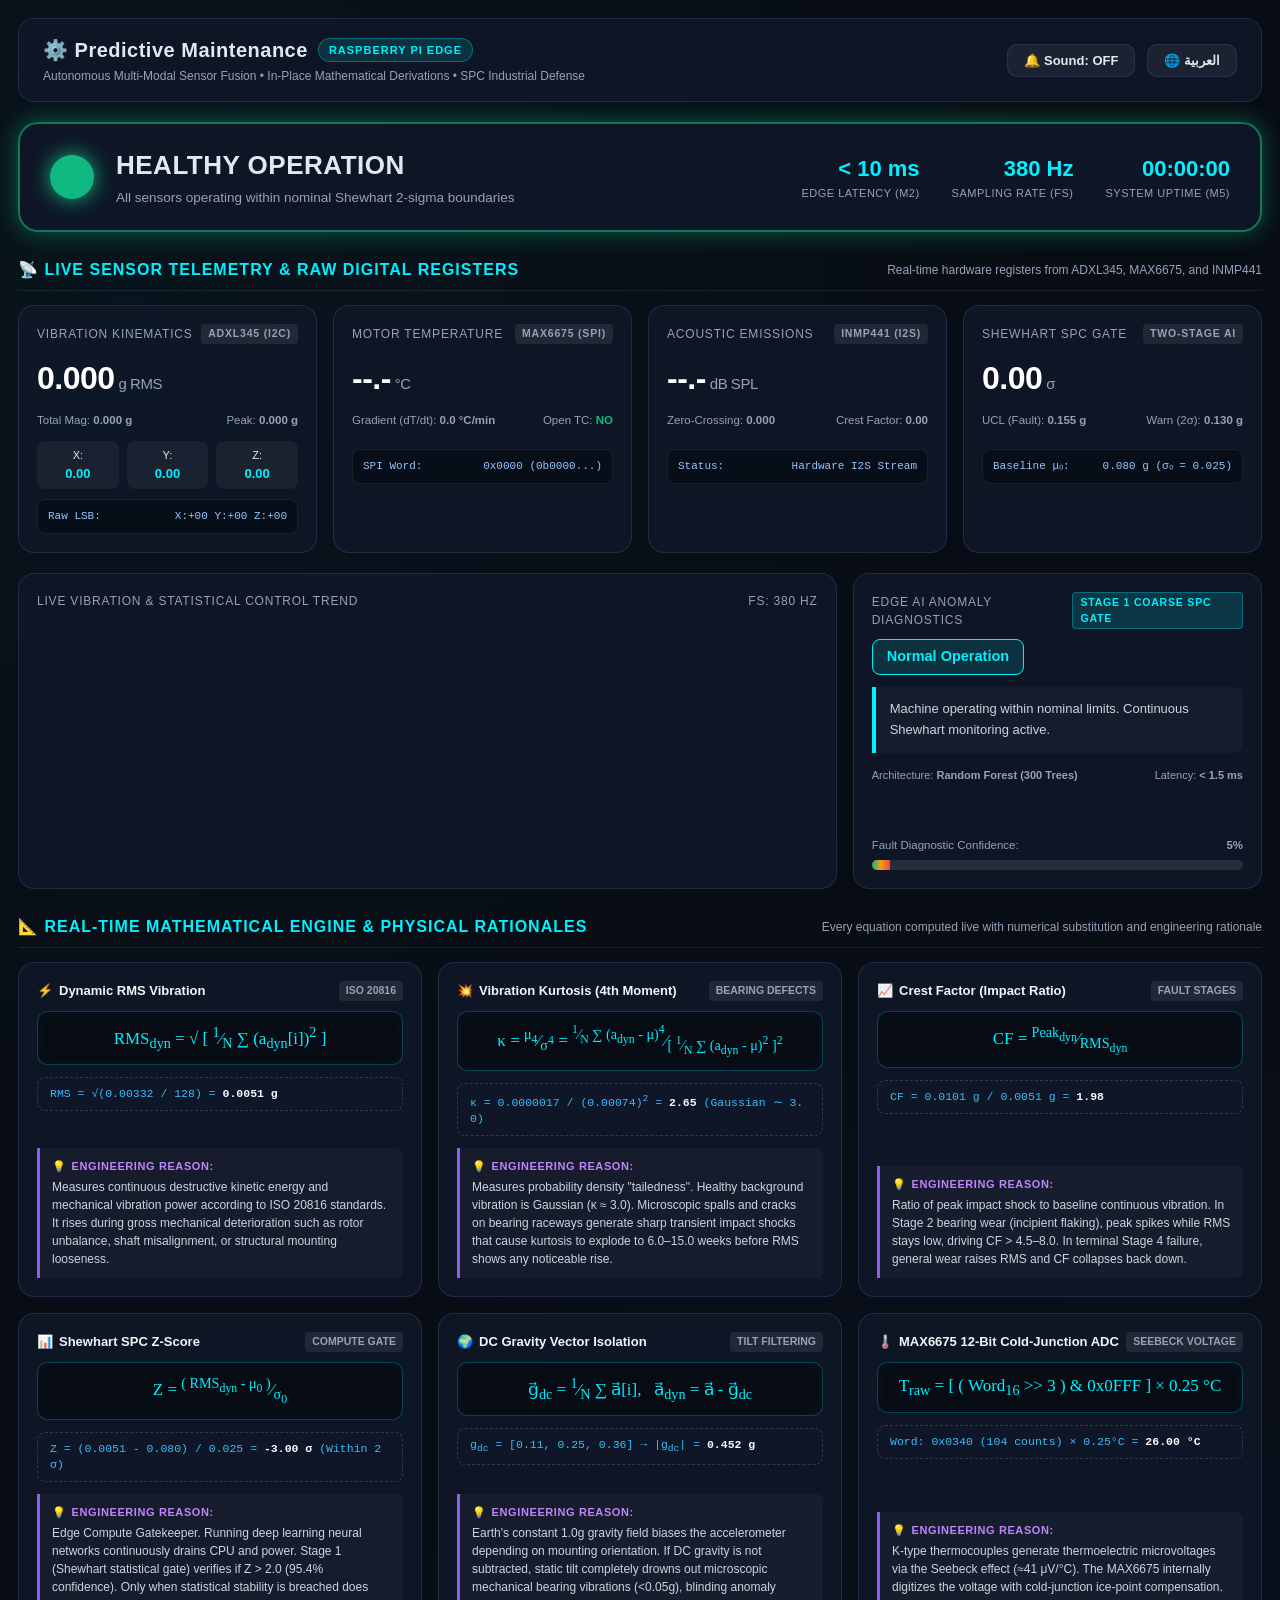
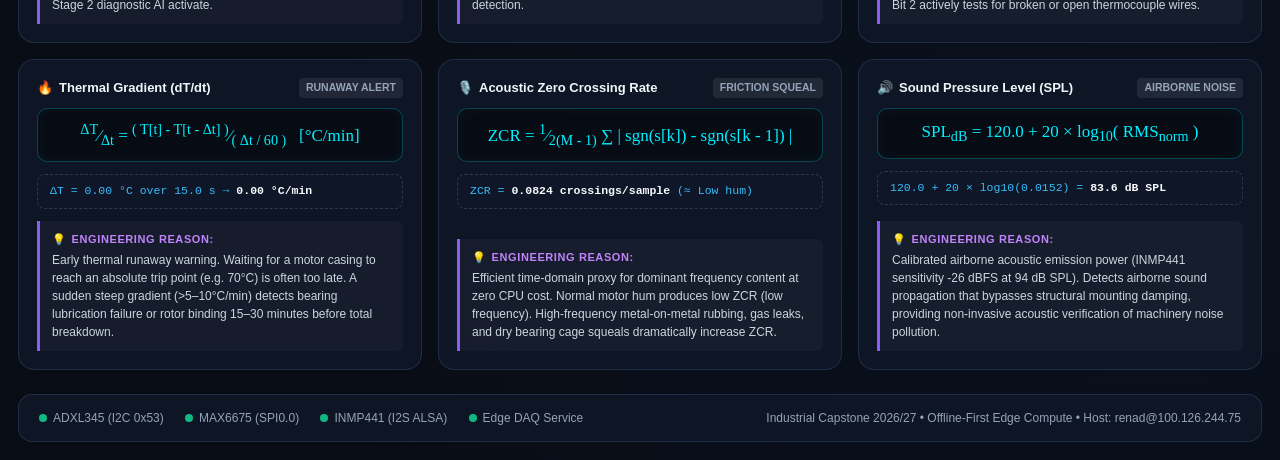
==== commit 809edbd6: "feat(ml): end-to-end Random Forest pipeline, dataset generator, calibration suite, and cloud mirror" ====
--- a/edge/templates/index.html
+++ b/edge/templates/index.html
@@ -678,11 +678,15 @@
         <div>
           <div class="card-title">
             <span id="lbl-ai">Edge AI Anomaly Diagnostics</span>
-            <span>🤖 ML Diagnostic</span>
+            <span id="val-ai-stage" class="eq-tag" style="background:rgba(0,240,255,0.15);color:var(--cyan);border:1px solid rgba(0,240,255,0.3)">Stage 1 Coarse SPC Gate</span>
           </div>
           <div id="txt-diag-label" class="diagnosis-tag">Normal Operation</div>
           <div id="txt-advice" class="advice-text">
             Machine operating within nominal limits. Continuous Shewhart monitoring active.
+          </div>
+          <div style="font-size:11px;color:var(--text-dim);margin-bottom:8px;display:flex;justify-content:space-between;">
+            <span>Architecture: <b>Random Forest (300 Trees)</b></span>
+            <span>Latency: <b id="val-ai-lat">&lt; 1.5 ms</b></span>
           </div>
         </div>
         <div class="prob-bar-wrap">
@@ -1233,6 +1237,12 @@
       const probPct = Math.round((data.fault_proba || 0.05) * 100);
       document.getElementById("val-prob").innerText = `${probPct}%`;
       document.getElementById("fill-prob").style.width = `${probPct}%`;
+      if (data.ai) {
+        document.getElementById("val-ai-stage").innerText = data.ai.gate_status || "Stage 1 Coarse SPC Gate";
+        if (data.ai.inference_latency_ms) {
+          document.getElementById("val-ai-lat").innerText = `${data.ai.inference_latency_ms} ms`;
+        }
+      }
 
       // System Health Dots
       if (data.system) {
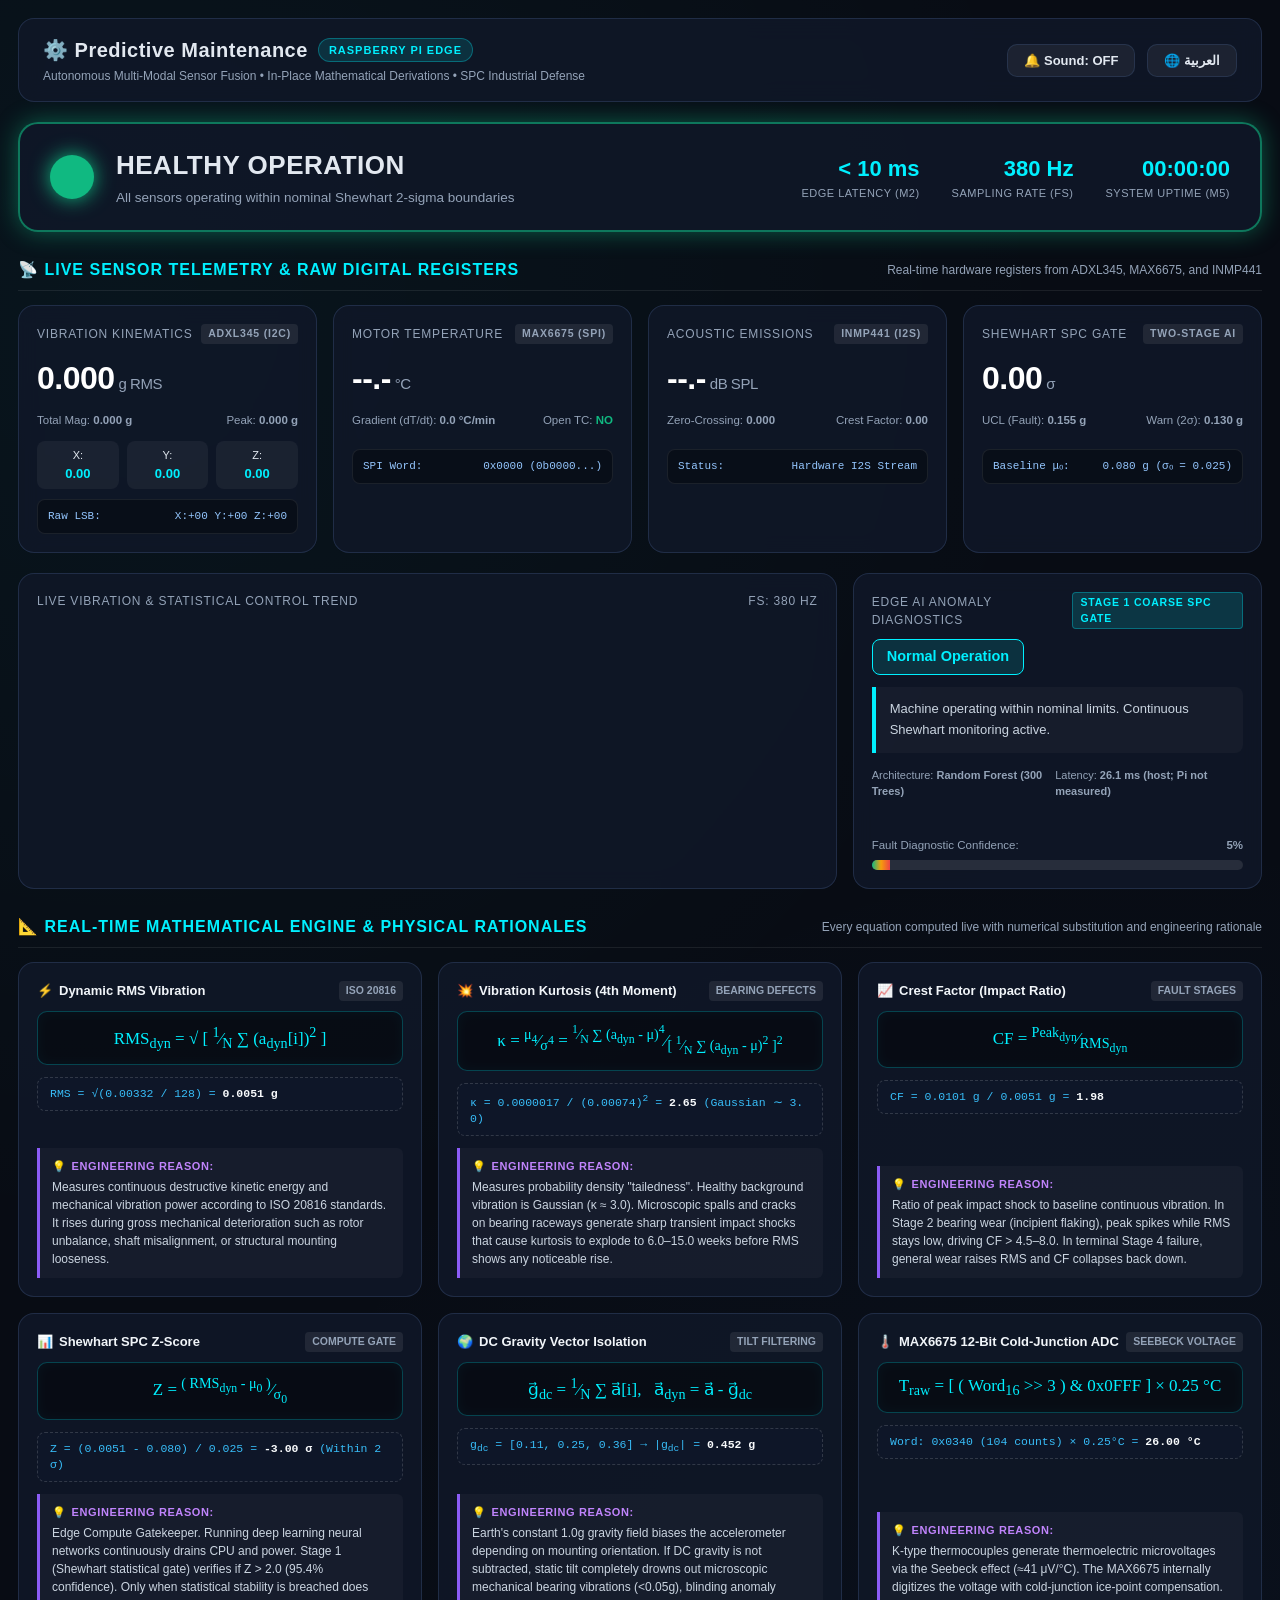
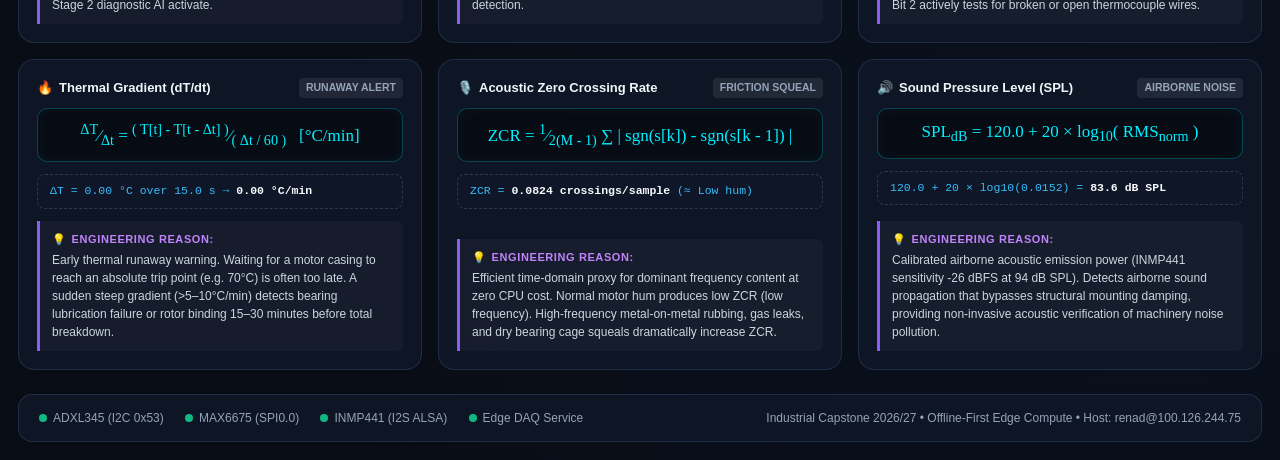
==== commit 8cfc1516: "fix(evidence): honest synthetic benchmark metrics and group-disjoint evaluation - StratifiedGroupKFo" ====
--- a/edge/templates/index.html
+++ b/edge/templates/index.html
@@ -686,7 +686,7 @@
           </div>
           <div style="font-size:11px;color:var(--text-dim);margin-bottom:8px;display:flex;justify-content:space-between;">
             <span>Architecture: <b>Random Forest (300 Trees)</b></span>
-            <span>Latency: <b id="val-ai-lat">&lt; 1.5 ms</b></span>
+            <span>Latency: <b id="val-ai-lat">26.1 ms (host; Pi not measured)</b></span>
           </div>
         </div>
         <div class="prob-bar-wrap">
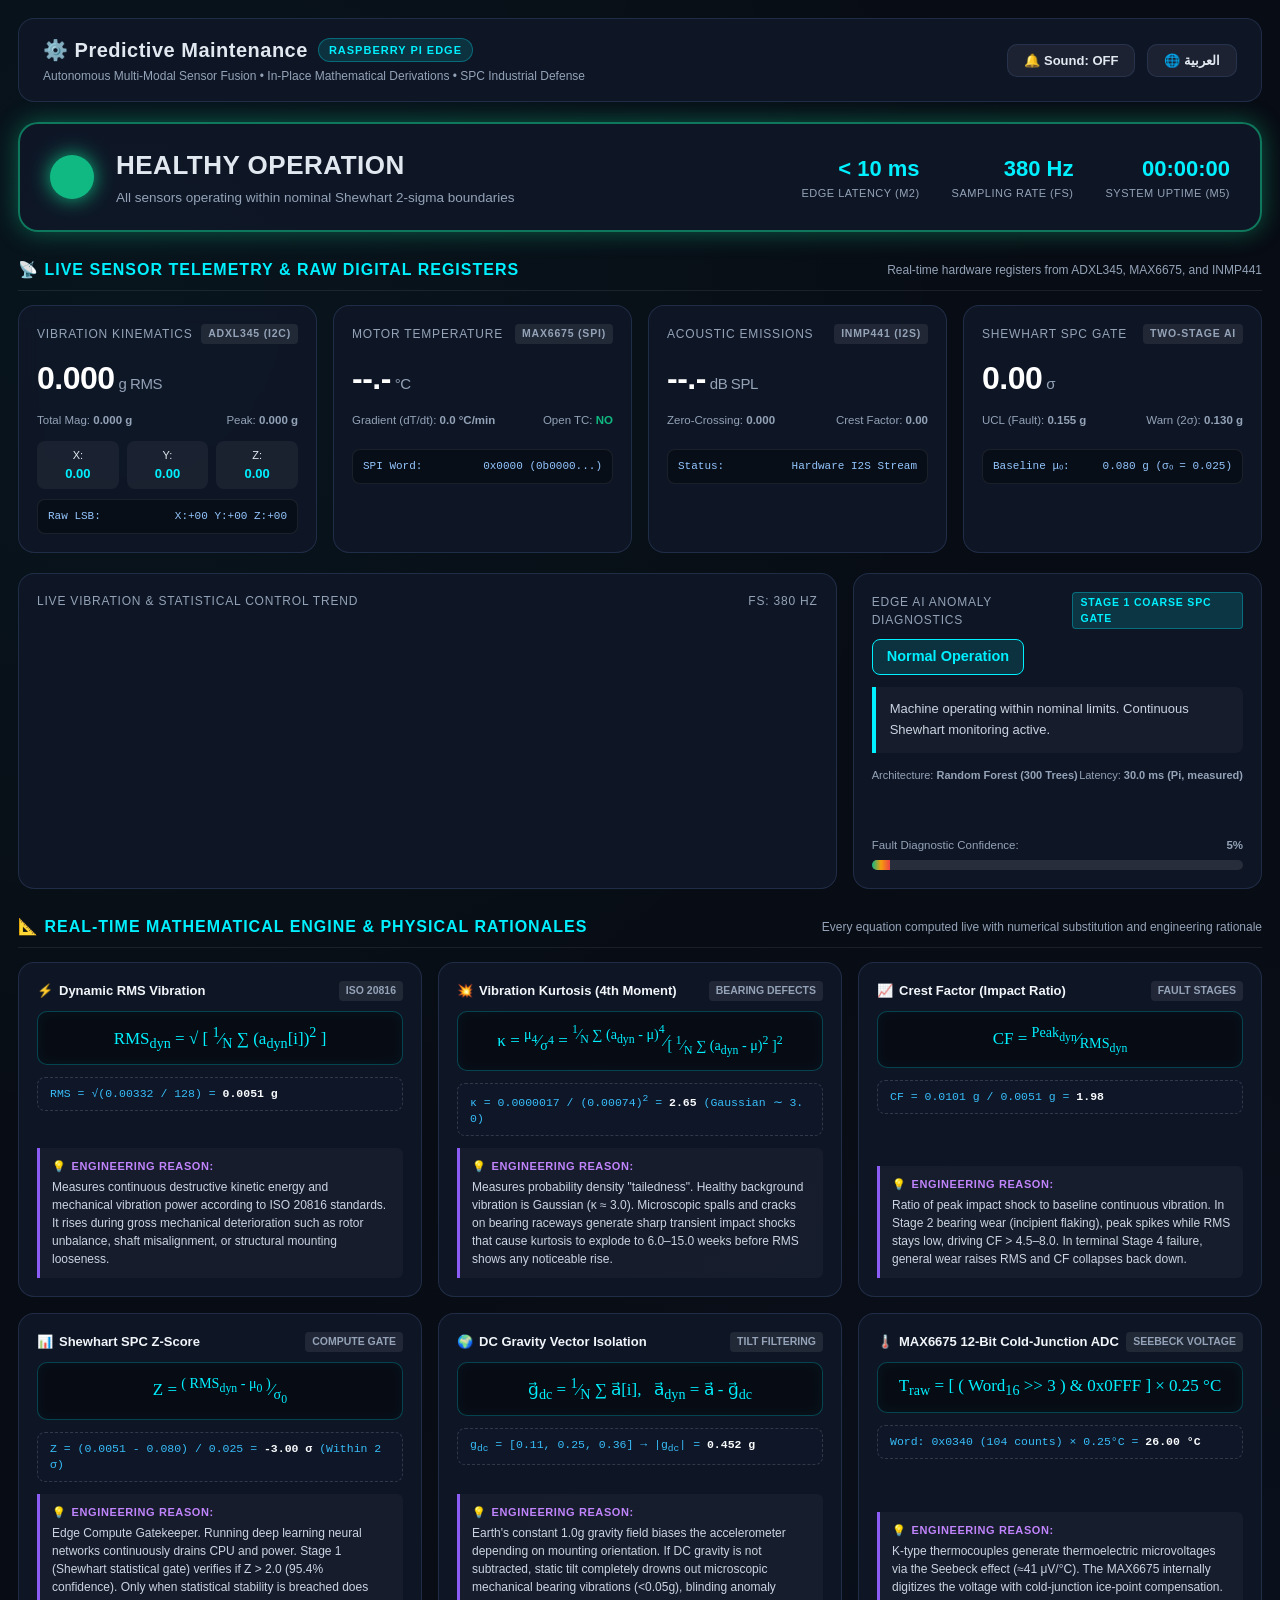
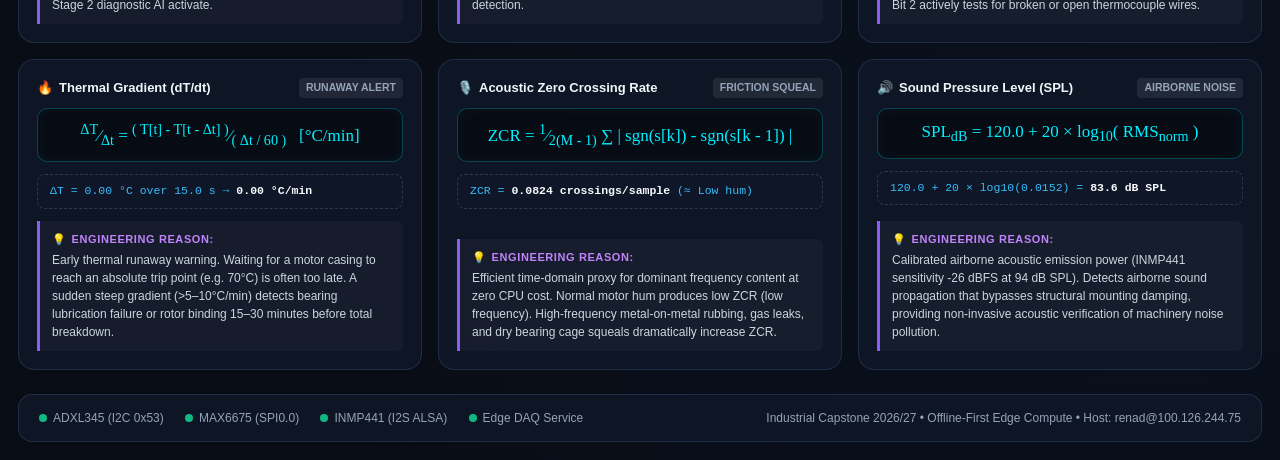
==== commit 41f04da4: "fix(pi): deploy verified model, measure real Pi latency, align all claims - Pi verified live: 3 serv" ====
--- a/edge/templates/index.html
+++ b/edge/templates/index.html
@@ -686,7 +686,7 @@
           </div>
           <div style="font-size:11px;color:var(--text-dim);margin-bottom:8px;display:flex;justify-content:space-between;">
             <span>Architecture: <b>Random Forest (300 Trees)</b></span>
-            <span>Latency: <b id="val-ai-lat">26.1 ms (host; Pi not measured)</b></span>
+            <span>Latency: <b id="val-ai-lat">30.0 ms (Pi, measured)</b></span>
           </div>
         </div>
         <div class="prob-bar-wrap">
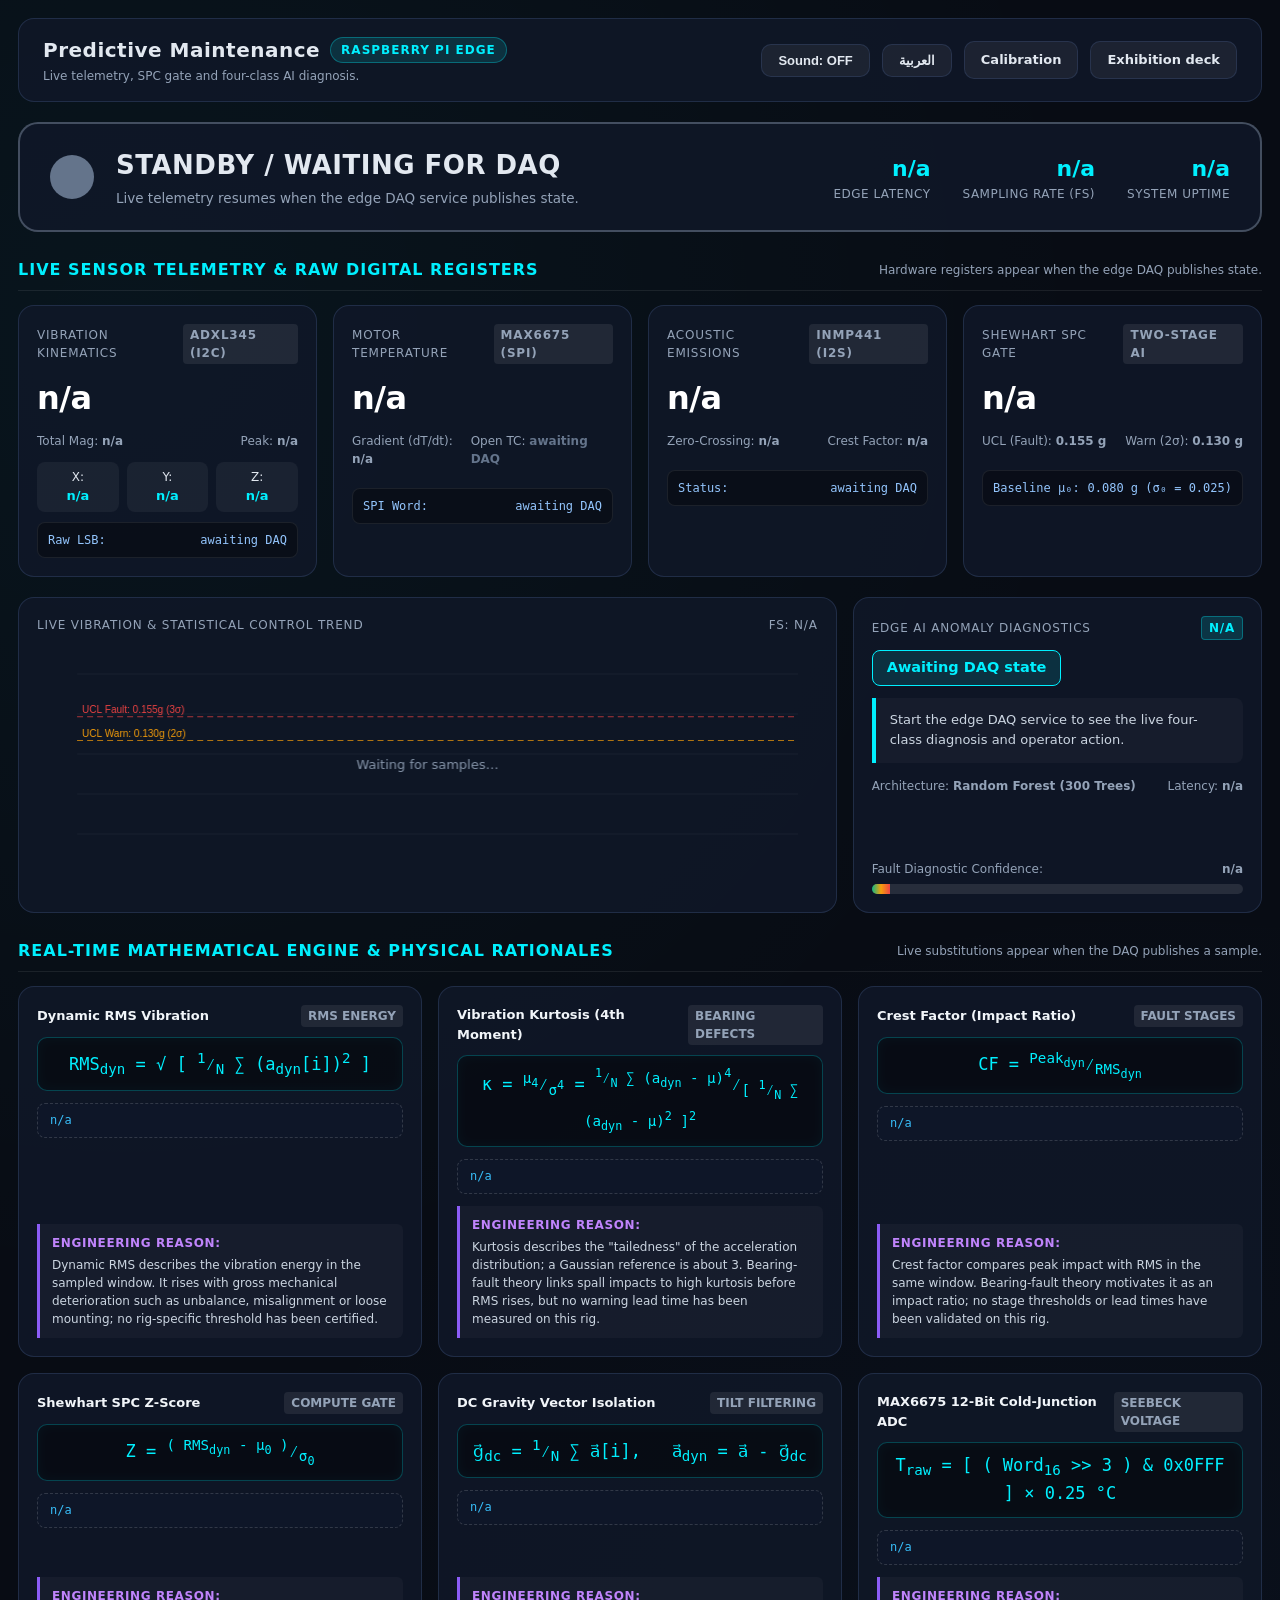
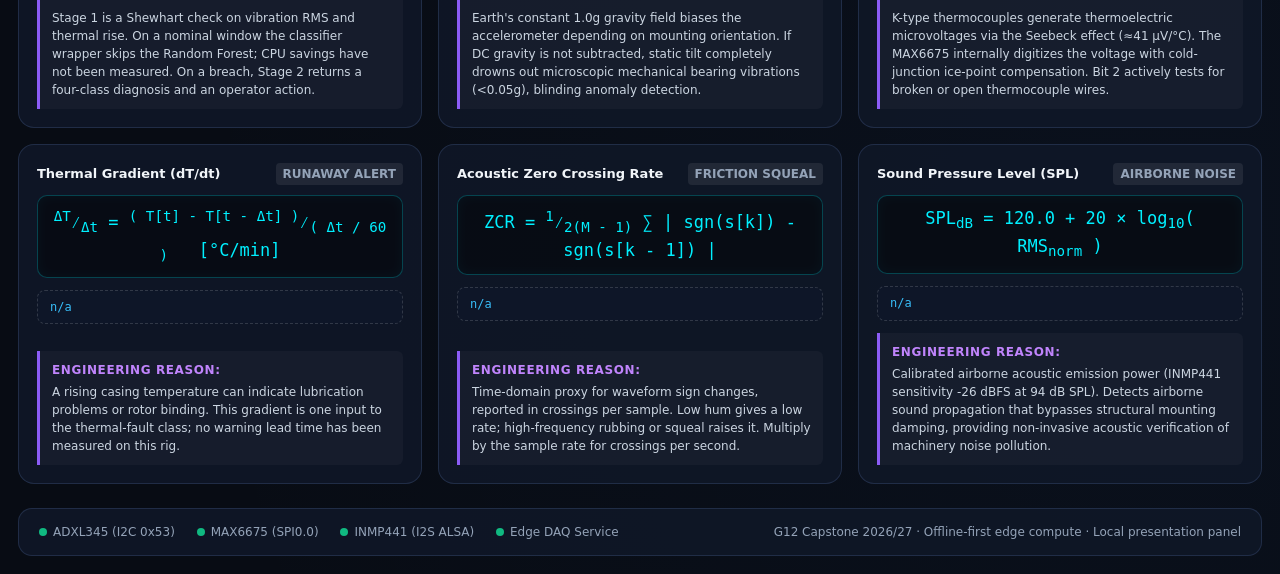
==== commit 4a9e2c91: "docs: organize project, add Pi calibration runner and English guide" ====
--- a/edge/templates/index.html
+++ b/edge/templates/index.html
@@ -4,6 +4,7 @@
   <meta charset="UTF-8">
   <meta name="viewport" content="width=device-width, initial-scale=1.0">
   <title>Intelligent Predictive Maintenance | Industrial Edge Panel & Mathematical Engine</title>
+  <meta name="description" content="Offline-first Raspberry Pi motor condition monitor: live vibration, thermal and acoustic telemetry, two-stage SPC and Random Forest diagnosis with operator actions.">
   <style>
     :root {
       --bg: #080c14;
@@ -26,7 +27,7 @@
 
     * { box-sizing: border-box; margin: 0; padding: 0; }
     body {
-      font-family: -apple-system, BlinkMacSystemFont, 'Segoe UI', Roboto, Helvetica, Arial, sans-serif;
+      font-family: 'Fira Sans', 'DejaVu Sans', sans-serif;
       background: var(--bg);
       background-image: 
         radial-gradient(circle at 10% 15%, rgba(0, 240, 255, 0.04) 0%, transparent 45%),
@@ -51,7 +52,6 @@
       background: var(--card-bg);
       border: 1px solid var(--card-border);
       border-radius: 16px;
-      backdrop-filter: blur(12px);
       margin-bottom: 20px;
     }
 
@@ -76,7 +76,7 @@
       border: 1px solid rgba(0, 240, 255, 0.3);
       padding: 3px 10px;
       border-radius: 20px;
-      font-size: 11px;
+      font-size: 12px;
       font-weight: 700;
       text-transform: uppercase;
       letter-spacing: 1px;
@@ -97,6 +97,9 @@
       font-size: 13px;
       font-weight: 600;
       cursor: pointer;
+      text-decoration: none;
+      display: inline-flex;
+      align-items: center;
       transition: all 0.2s ease;
     }
 
@@ -132,6 +135,16 @@
       border-color: rgba(239, 68, 68, 0.85);
       box-shadow: var(--red-glow);
       animation: pulse-border 1.5s infinite;
+    }
+
+    .hero-banner.standby {
+      border-color: rgba(148, 163, 184, 0.4);
+      box-shadow: none;
+    }
+
+    .hero-banner.standby .status-indicator {
+      background: #64748b;
+      box-shadow: none;
     }
 
     @keyframes pulse-border {
@@ -191,7 +204,7 @@
     }
 
     .status-stat-label {
-      font-size: 11px;
+      font-size: 12px;
       color: var(--text-dim);
       text-transform: uppercase;
       letter-spacing: 0.5px;
@@ -236,7 +249,6 @@
       border: 1px solid var(--card-border);
       border-radius: 16px;
       padding: 18px;
-      backdrop-filter: blur(10px);
       position: relative;
     }
 
@@ -267,7 +279,7 @@
 
     .card-sub {
       margin-top: 10px;
-      font-size: 11.5px;
+      font-size: 12px;
       color: var(--text-dim);
       display: flex;
       justify-content: space-between;
@@ -286,7 +298,7 @@
       border-radius: 8px;
       padding: 6px 8px;
       text-align: center;
-      font-size: 11px;
+      font-size: 12px;
     }
 
     .axis-col b {
@@ -302,8 +314,8 @@
       border-radius: 8px;
       padding: 8px 10px;
       margin-top: 10px;
-      font-family: 'SFMono-Regular', Consolas, 'Liberation Mono', Menlo, Courier, monospace;
-      font-size: 11px;
+      font-family: 'DejaVu Sans Mono', monospace;
+      font-size: 12px;
       color: #93c5fd;
       display: flex;
       justify-content: space-between;
@@ -421,7 +433,7 @@
     }
 
     .eq-tag {
-      font-size: 10.5px;
+      font-size: 12px;
       font-weight: 700;
       text-transform: uppercase;
       padding: 2px 7px;
@@ -436,7 +448,7 @@
       border: 1px solid rgba(0, 240, 255, 0.25);
       border-radius: 10px;
       padding: 10px 14px;
-      font-family: 'Cambria Math', 'Times New Roman', serif;
+      font-family: 'DejaVu Sans Mono', monospace;
       font-size: 17px;
       color: var(--cyan);
       text-align: center;
@@ -451,8 +463,8 @@
       border: 1px dashed rgba(255, 255, 255, 0.15);
       border-radius: 8px;
       padding: 8px 12px;
-      font-family: 'SFMono-Regular', Consolas, Menlo, monospace;
-      font-size: 11.5px;
+      font-family: 'DejaVu Sans Mono', monospace;
+      font-size: 12px;
       color: #38bdf8;
       margin-bottom: 12px;
       line-height: 1.4;
@@ -475,7 +487,7 @@
     }
 
     .reason-box .reason-head {
-      font-size: 11px;
+      font-size: 12px;
       font-weight: 700;
       color: #c084fc;
       text-transform: uppercase;
@@ -519,7 +531,7 @@
     /* RTL Arabic styling */
     body.rtl {
       direction: rtl;
-      font-family: -apple-system, BlinkMacSystemFont, 'Segoe UI', Tahoma, Arial, sans-serif;
+      font-family: 'Fira Sans', 'DejaVu Sans', sans-serif;
     }
     body.rtl .status-metrics { text-align: left; }
     body.rtl .advice-text { border-left: none; border-right: 4px solid var(--cyan); border-radius: 8px 0 0 8px; }
@@ -532,6 +544,12 @@
     }
 
     @media (max-width: 768px) {
+      header { flex-direction: column; align-items: flex-start; gap: 12px; }
+      .logo-group h1 { flex-wrap: wrap; }
+      .controls-group { flex-wrap: wrap; }
+      .section-head { flex-direction: column; align-items: flex-start; gap: 4px; }
+      .section-head span { width: 100%; }
+      .chart-container { height: 180px; }
       .grid-eq { grid-template-columns: 1fr; }
       .grid-4 { grid-template-columns: 1fr; }
       .grid-main { grid-template-columns: 1fr; }
@@ -546,44 +564,46 @@
     <!-- Header -->
     <header>
       <div class="logo-group">
-        <h1 id="txt-title">⚙️ Predictive Maintenance <span class="badge-edge">Raspberry Pi Edge</span></h1>
-        <p id="txt-sub">Autonomous Multi-Modal Sensor Fusion • In-Place Mathematical Derivations • SPC Industrial Defense</p>
+        <h1 id="txt-title">Predictive Maintenance <span class="badge-edge">Raspberry Pi Edge</span></h1>
+        <p id="txt-sub">Live telemetry, SPC gate and four-class AI diagnosis.</p>
       </div>
       <div class="controls-group">
-        <button id="btn-sound" class="btn-toggle" onclick="toggleSound()">🔔 Sound: OFF</button>
-        <button id="btn-lang" class="btn-toggle" onclick="toggleLang()">🌐 العربية</button>
+        <button id="btn-sound" class="btn-toggle" onclick="toggleSound()">Sound: OFF</button>
+        <button id="btn-lang" class="btn-toggle" onclick="toggleLang()">العربية</button>
+        <a class="btn-toggle" href="https://castpone2026.web.app/calibration.html" target="_blank" rel="noopener noreferrer">Calibration</a>
+        <a class="btn-toggle" href="https://castpone2026.web.app/guide.html" target="_blank" rel="noopener noreferrer">Exhibition deck</a>
       </div>
     </header>
 
     <!-- Main Hero Status Lamp -->
-    <div id="hero-banner" class="hero-banner healthy">
+    <div id="hero-banner" class="hero-banner standby">
       <div class="status-content">
         <div class="status-indicator"></div>
         <div>
-          <div id="txt-state" class="status-title">HEALTHY OPERATION</div>
-          <div id="txt-state-desc" class="status-subtitle">All sensors operating within nominal Shewhart 2-sigma boundaries</div>
+          <div id="txt-state" class="status-title">STANDBY / WAITING FOR DAQ</div>
+          <div id="txt-state-desc" class="status-subtitle">Live telemetry resumes when the edge DAQ service publishes state.</div>
         </div>
       </div>
       <div class="status-metrics">
         <div>
-          <div id="stat-latency" class="status-stat-val">&lt; 10 ms</div>
-          <div id="lbl-latency" class="status-stat-label">Edge Latency (M2)</div>
+          <div id="stat-latency" class="status-stat-val">n/a</div>
+          <div id="lbl-latency" class="status-stat-label">Edge Latency</div>
         </div>
         <div>
-          <div id="stat-rate" class="status-stat-val">380 Hz</div>
+          <div id="stat-rate" class="status-stat-val">n/a</div>
           <div id="lbl-rate" class="status-stat-label">Sampling Rate (Fs)</div>
         </div>
         <div>
-          <div id="stat-uptime" class="status-stat-val">00:00:00</div>
-          <div id="lbl-uptime" class="status-stat-label">System Uptime (M5)</div>
+          <div id="stat-uptime" class="status-stat-val">n/a</div>
+          <div id="lbl-uptime" class="status-stat-label">System Uptime</div>
         </div>
       </div>
     </div>
 
     <!-- Section 1: All Sensors Real-Time Summary Row -->
     <div class="section-head">
-      <h2 id="sec-sensors-title">📡 Live Sensor Telemetry & Raw Digital Registers</h2>
-      <span id="sec-sensors-sub">Real-time hardware registers from ADXL345, MAX6675, and INMP441</span>
+      <h2 id="sec-sensors-title">Live Sensor Telemetry & Raw Digital Registers</h2>
+      <span id="sec-sensors-sub">Hardware registers appear when the edge DAQ publishes state.</span>
     </div>
 
     <div class="grid-4">
@@ -593,19 +613,19 @@
           <span id="lbl-card-vib">Vibration Kinematics</span>
           <span class="eq-tag">ADXL345 (I2C)</span>
         </div>
-        <div class="card-val" id="val-rms">0.000<small>g RMS</small></div>
+        <div class="card-val" id="val-rms">n/a</div>
         <div class="card-sub">
-          <span>Total Mag: <b id="val-gtot">0.000 g</b></span>
-          <span>Peak: <b id="val-peak">0.000 g</b></span>
+          <span>Total Mag: <b id="val-gtot">n/a</b></span>
+          <span>Peak: <b id="val-peak">n/a</b></span>
         </div>
         <div class="axis-bars">
-          <div class="axis-col">X: <b id="val-ax">0.00</b></div>
-          <div class="axis-col">Y: <b id="val-ay">0.00</b></div>
-          <div class="axis-col">Z: <b id="val-az">0.00</b></div>
+          <div class="axis-col">X: <b id="val-ax">n/a</b></div>
+          <div class="axis-col">Y: <b id="val-ay">n/a</b></div>
+          <div class="axis-col">Z: <b id="val-az">n/a</b></div>
         </div>
         <div class="raw-box">
           <span>Raw LSB:</span>
-          <span id="val-raw-lsb">X:+00 Y:+00 Z:+00</span>
+          <span id="val-raw-lsb">awaiting DAQ</span>
         </div>
       </div>
 
@@ -615,14 +635,14 @@
           <span id="lbl-card-temp">Motor Temperature</span>
           <span class="eq-tag">MAX6675 (SPI)</span>
         </div>
-        <div class="card-val" id="val-temp">--.-<small>°C</small></div>
+        <div class="card-val" id="val-temp">n/a</div>
         <div class="card-sub">
-          <span id="lbl-slope">Gradient (dT/dt): <b id="val-slope">0.0 °C/min</b></span>
-          <span>Open TC: <b id="val-open-tc" style="color:var(--green)">NO</b></span>
+          <span id="lbl-slope">Gradient (dT/dt): <b id="val-slope">n/a</b></span>
+          <span>Open TC: <b id="val-open-tc" style="color:var(--muted)">awaiting DAQ</b></span>
         </div>
         <div class="raw-box" style="margin-top:20px;">
           <span>SPI Word:</span>
-          <span id="val-raw-hex">0x0000 (0b0000...)</span>
+          <span id="val-raw-hex">awaiting DAQ</span>
         </div>
       </div>
 
@@ -632,14 +652,14 @@
           <span id="lbl-card-sound">Acoustic Emissions</span>
           <span class="eq-tag">INMP441 (I2S)</span>
         </div>
-        <div class="card-val" id="val-sound-db">--.-<small>dB SPL</small></div>
+        <div class="card-val" id="val-sound-db">n/a</div>
         <div class="card-sub">
-          <span>Zero-Crossing: <b id="val-sound-zcr">0.000</b></span>
-          <span>Crest Factor: <b id="val-sound-cf">0.00</b></span>
+          <span>Zero-Crossing: <b id="val-sound-zcr">n/a</b></span>
+          <span>Crest Factor: <b id="val-sound-cf">n/a</b></span>
         </div>
         <div class="raw-box" style="margin-top:20px;">
           <span>Status:</span>
-          <span id="val-sound-status">Hardware I2S Stream</span>
+          <span id="val-sound-status">awaiting DAQ</span>
         </div>
       </div>
 
@@ -649,7 +669,7 @@
           <span id="lbl-card-spc">Shewhart SPC Gate</span>
           <span class="eq-tag">Two-Stage AI</span>
         </div>
-        <div class="card-val" id="val-zscore">0.00<small>σ</small></div>
+        <div class="card-val" id="val-zscore">n/a</div>
         <div class="card-sub">
           <span>UCL (Fault): <b>0.155 g</b></span>
           <span>Warn (2σ): <b>0.130 g</b></span>
@@ -666,7 +686,7 @@
       <div class="card">
         <div class="card-title">
           <span id="lbl-chart">Live Vibration & Statistical Control Trend</span>
-          <span id="val-fs-badge">Fs: 380 Hz</span>
+          <span id="val-fs-badge">Fs: n/a</span>
         </div>
         <div class="chart-container">
           <canvas id="spcChart"></canvas>
@@ -678,21 +698,21 @@
         <div>
           <div class="card-title">
             <span id="lbl-ai">Edge AI Anomaly Diagnostics</span>
-            <span id="val-ai-stage" class="eq-tag" style="background:rgba(0,240,255,0.15);color:var(--cyan);border:1px solid rgba(0,240,255,0.3)">Stage 1 Coarse SPC Gate</span>
-          </div>
-          <div id="txt-diag-label" class="diagnosis-tag">Normal Operation</div>
+            <span id="val-ai-stage" class="eq-tag" style="background:rgba(0,240,255,0.15);color:var(--cyan);border:1px solid rgba(0,240,255,0.3)">n/a</span>
+          </div>
+          <div id="txt-diag-label" class="diagnosis-tag">Awaiting DAQ state</div>
           <div id="txt-advice" class="advice-text">
-            Machine operating within nominal limits. Continuous Shewhart monitoring active.
-          </div>
-          <div style="font-size:11px;color:var(--text-dim);margin-bottom:8px;display:flex;justify-content:space-between;">
+            Start the edge DAQ service to see the live four-class diagnosis and operator action.
+          </div>
+          <div style="font-size:12px;color:var(--text-dim);margin-bottom:8px;display:flex;justify-content:space-between;">
             <span>Architecture: <b>Random Forest (300 Trees)</b></span>
-            <span>Latency: <b id="val-ai-lat">30.0 ms (Pi, measured)</b></span>
+            <span>Latency: <b id="val-ai-lat">n/a</b></span>
           </div>
         </div>
         <div class="prob-bar-wrap">
           <div class="card-sub">
             <span id="lbl-prob">Fault Diagnostic Confidence:</span>
-            <b id="val-prob">5%</b>
+            <b id="val-prob">n/a</b>
           </div>
           <div class="prob-bar">
             <div id="fill-prob" class="prob-fill"></div>
@@ -703,8 +723,8 @@
 
     <!-- Section 2: Mathematical Engine & Equations in Place -->
     <div class="section-head">
-      <h2 id="sec-eq-title">📐 Real-Time Mathematical Engine & Physical Rationales</h2>
-      <span id="sec-eq-sub">Every equation computed live with numerical substitution and engineering rationale</span>
+      <h2 id="sec-eq-title">Real-Time Mathematical Engine & Physical Rationales</h2>
+      <span id="sec-eq-sub">Live substitutions appear when the DAQ publishes a sample.</span>
     </div>
 
     <!-- 9 Comprehensive Equation Cards -->
@@ -714,21 +734,21 @@
         <div>
           <div class="eq-header">
             <div class="eq-title">
-              <span>⚡</span> <span id="eq1-name">Dynamic RMS Vibration</span>
+              <span id="eq1-name">Dynamic RMS Vibration</span>
             </div>
-            <span class="eq-tag">ISO 20816</span>
+            <span class="eq-tag">RMS energy</span>
           </div>
           <div class="formula-box">
             RMS<sub>dyn</sub> = &radic; [ <sup>1</sup>&frasl;<sub>N</sub> &sum; (a<sub>dyn</sub>[i])<sup>2</sup> ]
           </div>
           <div class="live-calc-box" id="eq1-calc">
-            RMS = &radic;(0.00332 / 128) = <b>0.0051 g</b>
+            n/a
           </div>
         </div>
         <div class="reason-box">
-          <div class="reason-head">💡 <span id="eq1-rhead">Engineering Reason:</span></div>
+          <div class="reason-head"><span id="eq1-rhead">Engineering Reason:</span></div>
           <div id="eq1-desc">
-            Measures continuous destructive kinetic energy and mechanical vibration power according to ISO 20816 standards. It rises during gross mechanical deterioration such as rotor unbalance, shaft misalignment, or structural mounting looseness.
+            Dynamic RMS describes the vibration energy in the sampled window. It rises with gross mechanical deterioration such as unbalance, misalignment or loose mounting; no rig-specific threshold has been certified.
           </div>
         </div>
       </div>
@@ -738,7 +758,7 @@
         <div>
           <div class="eq-header">
             <div class="eq-title">
-              <span>💥</span> <span id="eq2-name">Vibration Kurtosis (4th Moment)</span>
+              <span id="eq2-name">Vibration Kurtosis (4th Moment)</span>
             </div>
             <span class="eq-tag">Bearing Defects</span>
           </div>
@@ -746,13 +766,13 @@
             &kappa; = <sup>&mu;<sub>4</sub></sup>&frasl;<sub>&sigma;<sup>4</sup></sub> = <sup><sup>1</sup>&frasl;<sub>N</sub> &sum; (a<sub>dyn</sub> - &mu;)<sup>4</sup></sup>&frasl;<sub>[ <sup>1</sup>&frasl;<sub>N</sub> &sum; (a<sub>dyn</sub> - &mu;)<sup>2</sup> ]<sup>2</sup></sub>
           </div>
           <div class="live-calc-box" id="eq2-calc">
-            &kappa; = 0.0000017 / (0.00074)<sup>2</sup> = <b>2.65</b> (Gaussian &sim; 3.0)
+            n/a
           </div>
         </div>
         <div class="reason-box">
-          <div class="reason-head">💡 <span id="eq2-rhead">Engineering Reason:</span></div>
+          <div class="reason-head"><span id="eq2-rhead">Engineering Reason:</span></div>
           <div id="eq2-desc">
-            Measures probability density "tailedness". Healthy background vibration is Gaussian (&kappa; &approx; 3.0). Microscopic spalls and cracks on bearing raceways generate sharp transient impact shocks that cause kurtosis to explode to 6.0&ndash;15.0 weeks before RMS shows any noticeable rise.
+            Kurtosis describes the "tailedness" of the acceleration distribution; a Gaussian reference is about 3. Bearing-fault theory links spall impacts to high kurtosis before RMS rises, but no warning lead time has been measured on this rig.
           </div>
         </div>
       </div>
@@ -762,7 +782,7 @@
         <div>
           <div class="eq-header">
             <div class="eq-title">
-              <span>📈</span> <span id="eq3-name">Crest Factor (Impact Ratio)</span>
+              <span id="eq3-name">Crest Factor (Impact Ratio)</span>
             </div>
             <span class="eq-tag">Fault Stages</span>
           </div>
@@ -770,13 +790,13 @@
             CF = <sup>Peak<sub>dyn</sub></sup>&frasl;<sub>RMS<sub>dyn</sub></sub>
           </div>
           <div class="live-calc-box" id="eq3-calc">
-            CF = 0.0101 g / 0.0051 g = <b>1.98</b>
+            n/a
           </div>
         </div>
         <div class="reason-box">
-          <div class="reason-head">💡 <span id="eq3-rhead">Engineering Reason:</span></div>
+          <div class="reason-head"><span id="eq3-rhead">Engineering Reason:</span></div>
           <div id="eq3-desc">
-            Ratio of peak impact shock to baseline continuous vibration. In Stage 2 bearing wear (incipient flaking), peak spikes while RMS stays low, driving CF &gt; 4.5&ndash;8.0. In terminal Stage 4 failure, general wear raises RMS and CF collapses back down.
+            Crest factor compares peak impact with RMS in the same window. Bearing-fault theory motivates it as an impact ratio; no stage thresholds or lead times have been validated on this rig.
           </div>
         </div>
       </div>
@@ -786,7 +806,7 @@
         <div>
           <div class="eq-header">
             <div class="eq-title">
-              <span>📊</span> <span id="eq4-name">Shewhart SPC Z-Score</span>
+              <span id="eq4-name">Shewhart SPC Z-Score</span>
             </div>
             <span class="eq-tag">Compute Gate</span>
           </div>
@@ -794,13 +814,13 @@
             Z = <sup>( RMS<sub>dyn</sub> - &mu;<sub>0</sub> )</sup>&frasl;<sub>&sigma;<sub>0</sub></sub>
           </div>
           <div class="live-calc-box" id="eq4-calc">
-            Z = (0.0051 - 0.080) / 0.025 = <b>-3.00 &sigma;</b> (Within 2&sigma;)
+            n/a
           </div>
         </div>
         <div class="reason-box">
-          <div class="reason-head">💡 <span id="eq4-rhead">Engineering Reason:</span></div>
+          <div class="reason-head"><span id="eq4-rhead">Engineering Reason:</span></div>
           <div id="eq4-desc">
-            Edge Compute Gatekeeper. Running deep learning neural networks continuously drains CPU and power. Stage 1 (Shewhart statistical gate) verifies if Z &gt; 2.0 (95.4% confidence). Only when statistical stability is breached does Stage 2 diagnostic AI activate.
+            Stage 1 is a Shewhart check on vibration RMS and thermal rise. On a nominal window the classifier wrapper skips the Random Forest; CPU savings have not been measured. On a breach, Stage 2 returns a four-class diagnosis and an operator action.
           </div>
         </div>
       </div>
@@ -810,7 +830,7 @@
         <div>
           <div class="eq-header">
             <div class="eq-title">
-              <span>🌍</span> <span id="eq5-name">DC Gravity Vector Isolation</span>
+              <span id="eq5-name">DC Gravity Vector Isolation</span>
             </div>
             <span class="eq-tag">Tilt Filtering</span>
           </div>
@@ -818,11 +838,11 @@
             g&#8407;<sub>dc</sub> = <sup>1</sup>&frasl;<sub>N</sub> &sum; a&#8407;[i], &nbsp; a&#8407;<sub>dyn</sub> = a&#8407; - g&#8407;<sub>dc</sub>
           </div>
           <div class="live-calc-box" id="eq5-calc">
-            g<sub>dc</sub> = [0.11, 0.25, 0.36] &rarr; |g<sub>dc</sub>| = <b>0.452 g</b>
+            n/a
           </div>
         </div>
         <div class="reason-box">
-          <div class="reason-head">💡 <span id="eq5-rhead">Engineering Reason:</span></div>
+          <div class="reason-head"><span id="eq5-rhead">Engineering Reason:</span></div>
           <div id="eq5-desc">
             Earth's constant 1.0g gravity field biases the accelerometer depending on mounting orientation. If DC gravity is not subtracted, static tilt completely drowns out microscopic mechanical bearing vibrations (&lt;0.05g), blinding anomaly detection.
           </div>
@@ -834,7 +854,7 @@
         <div>
           <div class="eq-header">
             <div class="eq-title">
-              <span>🌡️</span> <span id="eq6-name">MAX6675 12-Bit Cold-Junction ADC</span>
+              <span id="eq6-name">MAX6675 12-Bit Cold-Junction ADC</span>
             </div>
             <span class="eq-tag">Seebeck Voltage</span>
           </div>
@@ -842,11 +862,11 @@
             T<sub>raw</sub> = [ ( Word<sub>16</sub> &gt;&gt; 3 ) &amp; 0x0FFF ] &times; 0.25 &deg;C
           </div>
           <div class="live-calc-box" id="eq6-calc">
-            Word: 0x0340 (104 counts) &times; 0.25&deg;C = <b>26.00 &deg;C</b>
+            n/a
           </div>
         </div>
         <div class="reason-box">
-          <div class="reason-head">💡 <span id="eq6-rhead">Engineering Reason:</span></div>
+          <div class="reason-head"><span id="eq6-rhead">Engineering Reason:</span></div>
           <div id="eq6-desc">
             K-type thermocouples generate thermoelectric microvoltages via the Seebeck effect (&asymp;41 &mu;V/&deg;C). The MAX6675 internally digitizes the voltage with cold-junction ice-point compensation. Bit 2 actively tests for broken or open thermocouple wires.
           </div>
@@ -858,7 +878,7 @@
         <div>
           <div class="eq-header">
             <div class="eq-title">
-              <span>🔥</span> <span id="eq7-name">Thermal Gradient (dT/dt)</span>
+              <span id="eq7-name">Thermal Gradient (dT/dt)</span>
             </div>
             <span class="eq-tag">Runaway Alert</span>
           </div>
@@ -866,13 +886,13 @@
             <sup>&Delta;T</sup>&frasl;<sub>&Delta;t</sub> = <sup>( T[t] - T[t - &Delta;t] )</sup>&frasl;<sub>( &Delta;t / 60 )</sub> &nbsp; [&deg;C/min]
           </div>
           <div class="live-calc-box" id="eq7-calc">
-            &Delta;T = 0.00 &deg;C over 15.0 s &rarr; <b>0.00 &deg;C/min</b>
+            n/a
           </div>
         </div>
         <div class="reason-box">
-          <div class="reason-head">💡 <span id="eq7-rhead">Engineering Reason:</span></div>
+          <div class="reason-head"><span id="eq7-rhead">Engineering Reason:</span></div>
           <div id="eq7-desc">
-            Early thermal runaway warning. Waiting for a motor casing to reach an absolute trip point (e.g. 70&deg;C) is often too late. A sudden steep gradient (&gt;5&ndash;10&deg;C/min) detects bearing lubrication failure or rotor binding 15&ndash;30 minutes before total breakdown.
+            A rising casing temperature can indicate lubrication problems or rotor binding. This gradient is one input to the thermal-fault class; no warning lead time has been measured on this rig.
           </div>
         </div>
       </div>
@@ -882,7 +902,7 @@
         <div>
           <div class="eq-header">
             <div class="eq-title">
-              <span>🎙️</span> <span id="eq8-name">Acoustic Zero Crossing Rate</span>
+              <span id="eq8-name">Acoustic Zero Crossing Rate</span>
             </div>
             <span class="eq-tag">Friction Squeal</span>
           </div>
@@ -890,13 +910,13 @@
             ZCR = <sup>1</sup>&frasl;<sub>2(M - 1)</sub> &sum; | sgn(s[k]) - sgn(s[k - 1]) |
           </div>
           <div class="live-calc-box" id="eq8-calc">
-            ZCR = <b>0.0824 crossings/sample</b> (&asymp; Low hum)
+            n/a
           </div>
         </div>
         <div class="reason-box">
-          <div class="reason-head">💡 <span id="eq8-rhead">Engineering Reason:</span></div>
+          <div class="reason-head"><span id="eq8-rhead">Engineering Reason:</span></div>
           <div id="eq8-desc">
-            Efficient time-domain proxy for dominant frequency content at zero CPU cost. Normal motor hum produces low ZCR (low frequency). High-frequency metal-on-metal rubbing, gas leaks, and dry bearing cage squeals dramatically increase ZCR.
+            Time-domain proxy for waveform sign changes, reported in crossings per sample. Low hum gives a low rate; high-frequency rubbing or squeal raises it. Multiply by the sample rate for crossings per second.
           </div>
         </div>
       </div>
@@ -906,7 +926,7 @@
         <div>
           <div class="eq-header">
             <div class="eq-title">
-              <span>🔊</span> <span id="eq9-name">Sound Pressure Level (SPL)</span>
+              <span id="eq9-name">Sound Pressure Level (SPL)</span>
             </div>
             <span class="eq-tag">Airborne Noise</span>
           </div>
@@ -914,11 +934,11 @@
             SPL<sub>dB</sub> = 120.0 + 20 &times; log<sub>10</sub>( RMS<sub>norm</sub> )
           </div>
           <div class="live-calc-box" id="eq9-calc">
-            120.0 + 20 &times; log10(0.0152) = <b>83.6 dB SPL</b>
+            n/a
           </div>
         </div>
         <div class="reason-box">
-          <div class="reason-head">💡 <span id="eq9-rhead">Engineering Reason:</span></div>
+          <div class="reason-head"><span id="eq9-rhead">Engineering Reason:</span></div>
           <div id="eq9-desc">
             Calibrated airborne acoustic emission power (INMP441 sensitivity -26 dBFS at 94 dB SPL). Detects airborne sound propagation that bypasses structural mounting damping, providing non-invasive acoustic verification of machinery noise pollution.
           </div>
@@ -935,7 +955,7 @@
         <span class="health-pill"><span id="dot-edge" class="dot"></span> Edge DAQ Service</span>
       </div>
       <div>
-        <span>Industrial Capstone 2026/27 • Offline-First Edge Compute • Host: renad@100.126.244.75</span>
+        <span>G12 Capstone 2026/27 · Offline-first edge compute · Local presentation panel</span>
       </div>
     </div>
   </div>
@@ -952,14 +972,14 @@
     // Bilingual Translation Dictionary
     const translations = {
       en: {
-        title: "⚙️ Predictive Maintenance",
-        sub: "Autonomous Multi-Modal Sensor Fusion • In-Place Mathematical Derivations • SPC Industrial Defense",
-        sensorsTitle: "📡 Live Sensor Telemetry & Raw Digital Registers",
-        sensorsSub: "Real-time hardware registers from ADXL345, MAX6675, and INMP441",
-        eqTitle: "📐 Real-Time Mathematical Engine & Physical Rationales",
-        eqSub: "Every equation computed live with numerical substitution and engineering rationale",
-        soundBtn: "🔔 Sound: ",
-        langBtn: "🌐 العربية",
+        title: "Predictive Maintenance",
+        sub: "Live telemetry, SPC gate and four-class AI diagnosis.",
+        sensorsTitle: "Live Sensor Telemetry & Raw Digital Registers",
+        sensorsSub: "Hardware registers appear when the edge DAQ publishes state.",
+        eqTitle: "Real-Time Mathematical Engine & Physical Rationales",
+        eqSub: "Live substitutions appear when the DAQ publishes a sample.",
+        soundBtn: "Sound: ",
+        langBtn: "العربية",
         cardVib: "Vibration Kinematics",
         cardTemp: "Motor Temperature",
         cardSound: "Acoustic Emissions",
@@ -972,18 +992,23 @@
         warning: "WARNING - DRIFT DETECTED",
         warningDesc: "Vibration or temperature exceeded 2-sigma warning limit",
         fault: "CRITICAL MACHINE FAULT",
-        faultDesc: "3-Sigma Shewhart control breach or thermal runaway detected",
+        faultDesc: "Statistical gate breach or thermal limit exceeded",
+        standby: "STANDBY / WAITING FOR DAQ",
+        standbyDesc: "Live telemetry resumes when the edge DAQ service publishes state.",
+        awaiting: "Awaiting DAQ state",
+        awaitingDesc: "Start the edge DAQ service to see the live four-class diagnosis and operator action.",
+        pending: "n/a",
         rhead: "Engineering Reason:"
       },
       ar: {
-        title: "⚙️ نظام الصيانة التنبؤية الذكي",
-        sub: "دمج متعدد للحساسات على الحافة • حساب المعادلات في موقعها مع التعليل الهندسي • رقابة إحصائية صناعية",
-        sensorsTitle: "📡 قياسات الحساسات اللحظية وسجلات القراءات الرقمية المباشرة",
-        sensorsSub: "سجلات العتاد الصلب اللحظية لحساسات الاهتزاز والحرارة والصوت",
-        eqTitle: "📐 المحرك الرياضي اللحظي والتعليلات الهندسية الفيزيائية",
-        eqSub: "كل معادلة يتم حسابها لحظياً مع تعويض الأرقام الحقيقية وتفسير السبب الهندسي",
-        soundBtn: "🔔 التنبيه الصوتي: ",
-        langBtn: "🌐 English",
+        title: "نظام الصيانة التنبؤية الذكي",
+        sub: "قياسات لحظية، بوابة إحصائية وتشخيص بأربع فئات.",
+        sensorsTitle: "قياسات الحساسات اللحظية وسجلات القراءات الرقمية المباشرة",
+        sensorsSub: "تظهر سجلات العتاد عندما تنشر خدمة DAQ حالة المحرك.",
+        eqTitle: "المحرك الرياضي اللحظي والتعليلات الهندسية الفيزيائية",
+        eqSub: "تظهر التعويضات اللحظية عندما تنشر خدمة DAQ أول عينة.",
+        soundBtn: "التنبيه الصوتي: ",
+        langBtn: "English",
         cardVib: "حركيات الاهتزاز الميكانيكي",
         cardTemp: "درجة حرارة المحرك",
         cardSound: "الانبعاثات الصوتية",
@@ -997,6 +1022,11 @@
         warningDesc: "تجاوز الاهتزاز أو الحرارة حد التحذير 2-سيغما",
         fault: "إنذار - عطل ميكانيكي حرج",
         faultDesc: "تجاوز حد التحكم الحرج 3-سيغما أو حدوث تسارع حراري",
+        standby: "في الانتظار / بانتظار بيانات DAQ",
+        standbyDesc: "تعود القياسات اللحظية عندما تنشر خدمة DAQ حالة المحرك.",
+        awaiting: "بانتظار حالة DAQ",
+        awaitingDesc: "شغّل خدمة DAQ لعرض التشخيص اللحظي وإجراء المشغّل.",
+        pending: "غير متاح",
         rhead: "السبب الهندسي الفيزيائي:"
       }
     };
@@ -1067,8 +1097,9 @@
       canvas.width = rect.width;
       canvas.height = rect.height;
     }
-    window.addEventListener("resize", resizeCanvas);
+    window.addEventListener("resize", () => { resizeCanvas(); drawChart(); });
     resizeCanvas();
+    drawChart();
 
     function drawChart() {
       if (!ctx) return;
@@ -1117,7 +1148,14 @@
       ctx.fillText("UCL Warn: 0.130g (2σ)", 45, yWarn - 4);
       ctx.setLineDash([]);
 
-      if (historyData.length < 2) return;
+      if (historyData.length < 2) {
+        ctx.fillStyle = "rgba(148, 163, 184, 0.9)";
+        ctx.font = "13px 'Fira Sans', 'DejaVu Sans', sans-serif";
+        ctx.textAlign = "center";
+        ctx.fillText(isArabic ? "في انتظار العينات..." : "Waiting for samples…", w / 2, h / 2);
+        ctx.textAlign = "start";
+        return;
+      }
 
       // Draw RMS Vibration curve (Cyan)
       ctx.strokeStyle = "#00f0ff";
@@ -1155,61 +1193,89 @@
       if (!data) return;
 
       const state = data.state || "Healthy";
+      const online = Boolean(data.online);
       const hero = document.getElementById("hero-banner");
       const txtState = document.getElementById("txt-state");
       const txtDesc = document.getElementById("txt-state-desc");
       const dict = isArabic ? translations.ar : translations.en;
-
-      hero.className = "hero-banner " + state.toLowerCase();
-      if (state === "Healthy") {
-        txtState.innerText = dict.healthy;
-        txtDesc.innerText = dict.healthyDesc;
+      const pending = dict.pending;
+
+      if (state === "Fault") {
+        hero.className = "hero-banner fault";
+        txtState.innerText = dict.fault;
+        txtDesc.innerText = dict.faultDesc;
+        if (lastState !== "Fault") playAlertBeep(980, 0.5);
       } else if (state === "Warning") {
+        hero.className = "hero-banner warning";
         txtState.innerText = dict.warning;
         txtDesc.innerText = dict.warningDesc;
         if (lastState !== "Warning") playAlertBeep(660, 0.3);
+      } else if (!online || state === "Standby") {
+        hero.className = "hero-banner standby";
+        txtState.innerText = dict.standby;
+        txtDesc.innerText = dict.standbyDesc;
       } else {
-        txtState.innerText = dict.fault;
-        txtDesc.innerText = dict.faultDesc;
-        if (lastState !== "Fault") playAlertBeep(980, 0.5);
+        hero.className = "hero-banner healthy";
+        txtState.innerText = dict.healthy;
+        txtDesc.innerText = dict.healthyDesc;
       }
       lastState = state;
 
-      // Header stats
-      document.getElementById("stat-uptime").innerText = formatUptime(data.uptime_s);
-      const fs = data.vibration ? data.vibration.fs_hz : 380;
-      document.getElementById("stat-rate").innerText = `${fs} Hz`;
-      document.getElementById("val-fs-badge").innerText = `Fs: ${fs} Hz`;
-
-      // 1. Vibration Cards & Raw Registers
+      // Header stats — never invent a live value before the DAQ publishes one.
+      document.getElementById("stat-uptime").innerText = online ? formatUptime(data.uptime_s) : "n/a";
+      const fs = data.vibration ? data.vibration.fs_hz : 0;
+      const fsLabel = online && fs > 0 ? `${fs} Hz` : "n/a";
+      document.getElementById("stat-rate").innerText = fsLabel;
+      document.getElementById("val-fs-badge").innerText = `Fs: ${fsLabel}`;
+
+      // 1. Vibration Cards & Raw Registers — placeholders until the DAQ publishes data.
       if (data.vibration) {
-        document.getElementById("val-rms").innerHTML = `${data.vibration.rms_dyn.toFixed(4)}<small>g RMS</small>`;
-        document.getElementById("val-gtot").innerText = `${data.vibration.g_total.toFixed(3)} g`;
-        document.getElementById("val-peak").innerText = `${data.vibration.peak_dyn.toFixed(3)} g`;
-        document.getElementById("val-ax").innerText = data.vibration.ax.toFixed(2);
-        document.getElementById("val-ay").innerText = data.vibration.ay.toFixed(2);
-        document.getElementById("val-az").innerText = data.vibration.az.toFixed(2);
-
-        // Chart history
-        historyData.push(data.vibration.rms_dyn);
-        if (historyData.length > MAX_POINTS) historyData.shift();
+        const vib = data.vibration;
+        document.getElementById("val-rms").innerHTML = online
+          ? `${vib.rms_dyn.toFixed(4)}<small>g RMS</small>` : pending;
+        document.getElementById("val-gtot").innerText = online ? `${vib.g_total.toFixed(3)} g` : pending;
+        document.getElementById("val-peak").innerText = online ? `${vib.peak_dyn.toFixed(3)} g` : pending;
+        document.getElementById("val-ax").innerText = online ? vib.ax.toFixed(2) : pending;
+        document.getElementById("val-ay").innerText = online ? vib.ay.toFixed(2) : pending;
+        document.getElementById("val-az").innerText = online ? vib.az.toFixed(2) : pending;
+
+        // Chart history: only published samples, never the offline fallback zeros.
+        if (online) {
+          historyData.push(vib.rms_dyn);
+          if (historyData.length > MAX_POINTS) historyData.shift();
+        } else {
+          historyData.length = 0;
+        }
         drawChart();
       }
 
-      if (data.raw_sensors) {
-        document.getElementById("val-raw-lsb").innerText = 
-          `X:${data.raw_sensors.adxl_x_lsb > 0 ? '+' : ''}${data.raw_sensors.adxl_x_lsb} ` +
-          `Y:${data.raw_sensors.adxl_y_lsb > 0 ? '+' : ''}${data.raw_sensors.adxl_y_lsb} ` +
-          `Z:${data.raw_sensors.adxl_z_lsb > 0 ? '+' : ''}${data.raw_sensors.adxl_z_lsb}`;
-        document.getElementById("val-raw-hex").innerText = `${data.raw_sensors.max6675_word_hex} (${data.raw_sensors.max6675_bits.slice(0,9)}...)`;
+      const rawLsb = document.getElementById("val-raw-lsb");
+      const rawHex = document.getElementById("val-raw-hex");
+      if (online && data.raw_sensors) {
+        const raw = data.raw_sensors;
+        const sign = (n) => (n > 0 ? "+" : "");
+        rawLsb.innerText =
+          `X:${sign(raw.adxl_x_lsb)}${raw.adxl_x_lsb} ` +
+          `Y:${sign(raw.adxl_y_lsb)}${raw.adxl_y_lsb} ` +
+          `Z:${sign(raw.adxl_z_lsb)}${raw.adxl_z_lsb}`;
+        rawHex.innerText = `${raw.max6675_word_hex} (${raw.max6675_bits.slice(0,9)}...)`;
+      } else {
+        rawLsb.innerText = pending;
+        rawHex.innerText = pending;
       }
 
       // 2. Temperature Cards
       if (data.temperature) {
-        document.getElementById("val-temp").innerHTML = `${data.temperature.temp_c.toFixed(1)}<small>°C</small>`;
-        document.getElementById("val-slope").innerText = `${data.temperature.slope_c_per_min > 0 ? '+' : ''}${data.temperature.slope_c_per_min.toFixed(2)} °C/min`;
+        const temp = data.temperature;
+        document.getElementById("val-temp").innerHTML = online
+          ? `${temp.temp_c.toFixed(1)}<small>°C</small>` : pending;
+        document.getElementById("val-slope").innerText = online
+          ? `${temp.slope_c_per_min > 0 ? "+" : ""}${temp.slope_c_per_min.toFixed(2)} °C/min` : pending;
         const openTcElem = document.getElementById("val-open-tc");
-        if (data.temperature.open_tc === 1) {
+        if (!online) {
+          openTcElem.innerText = pending;
+          openTcElem.style.color = "var(--muted)";
+        } else if (temp.open_tc === 1) {
           openTcElem.innerText = "OPEN WIRE!";
           openTcElem.style.color = "var(--red)";
         } else {
@@ -1220,42 +1286,55 @@
 
       // 3. Acoustic Cards
       if (data.acoustic) {
-        document.getElementById("val-sound-db").innerHTML = `${data.acoustic.db_spl.toFixed(1)}<small>dB SPL</small>`;
-        document.getElementById("val-sound-zcr").innerText = data.acoustic.zcr.toFixed(4);
-        document.getElementById("val-sound-cf").innerText = data.acoustic.crest_factor.toFixed(2);
-        document.getElementById("val-sound-status").innerText = data.acoustic.status;
+        const ac = data.acoustic;
+        document.getElementById("val-sound-db").innerHTML = online
+          ? `${ac.db_spl.toFixed(1)}<small>dB SPL</small>` : pending;
+        document.getElementById("val-sound-zcr").innerText = online ? ac.zcr.toFixed(4) : pending;
+        document.getElementById("val-sound-cf").innerText = online ? ac.crest_factor.toFixed(2) : pending;
+        document.getElementById("val-sound-status").innerText = online ? ac.status : pending;
       }
 
       // 4. SPC Cards
       if (data.spc) {
-        document.getElementById("val-zscore").innerHTML = `${data.spc.z_score > 0 ? '+' : ''}${data.spc.z_score.toFixed(2)}<small>σ</small>`;
+        const z = data.spc.z_score;
+        document.getElementById("val-zscore").innerHTML = online
+          ? `${z > 0 ? "+" : ""}${z.toFixed(2)}<small>σ</small>` : pending;
       }
 
-      // AI Diagnosis Box
-      document.getElementById("txt-diag-label").innerText = data.fault_label || "Normal Operation";
-      document.getElementById("txt-advice").innerText = data.advice || "Nominal limits.";
-      const probPct = Math.round((data.fault_proba || 0.05) * 100);
-      document.getElementById("val-prob").innerText = `${probPct}%`;
-      document.getElementById("fill-prob").style.width = `${probPct}%`;
-      if (data.ai) {
-        document.getElementById("val-ai-stage").innerText = data.ai.gate_status || "Stage 1 Coarse SPC Gate";
-        if (data.ai.inference_latency_ms) {
-          document.getElementById("val-ai-lat").innerText = `${data.ai.inference_latency_ms} ms`;
-        }
-      }
+      // AI Diagnosis Box — no invented values before the DAQ publishes an inference.
+      document.getElementById("txt-diag-label").innerText = online
+        ? (data.fault_label || "Normal Operation")
+        : dict.awaiting;
+      document.getElementById("txt-advice").innerText = online
+        ? (data.advice || "Nominal limits.")
+        : dict.awaitingDesc;
+      const prob = online && typeof data.fault_proba === "number" ? data.fault_proba : 0;
+      const probPct = Math.round(prob * 100);
+      document.getElementById("val-prob").innerText = online ? `${probPct}%` : "n/a";
+      document.getElementById("fill-prob").style.width = online ? `${probPct}%` : "0%";
+      document.getElementById("val-ai-stage").innerText = online && data.ai && data.ai.gate_status
+        ? data.ai.gate_status : "n/a";
+      const latencyMs = online && data.ai ? data.ai.inference_latency_ms : 0;
+      const latencyLabel = latencyMs > 0 ? `${latencyMs} ms` : "n/a";
+      document.getElementById("val-ai-lat").innerText = latencyLabel;
+      document.getElementById("stat-latency").innerText = latencyLabel;
 
       // System Health Dots
       if (data.system) {
         document.getElementById("dot-adxl").className = "dot" + (data.system.adxl_ok ? "" : " err");
         document.getElementById("dot-max").className = "dot" + (data.system.max6675_ok ? "" : " err");
         document.getElementById("dot-inmp").className = "dot" + (data.system.acoustic_ok ? "" : " err");
-        document.getElementById("dot-edge").className = "dot" + (data.online ? "" : " err");
+        document.getElementById("dot-edge").className = "dot" + (online ? "" : " err");
       }
 
       // =========================================================
       // DYNAMIC EQUATIONS IN-PLACE NUMERICAL SUBSTITUTIONS
       // =========================================================
-      if (data.equations) {
+      for (let i = 1; i <= 9; i++) {
+        const box = document.getElementById(`eq${i}-calc`);
+        if (box) box.innerText = pending;
+      }
+      if (online && data.equations) {
         const eq = data.equations;
 
         // Eq 1: Dynamic RMS
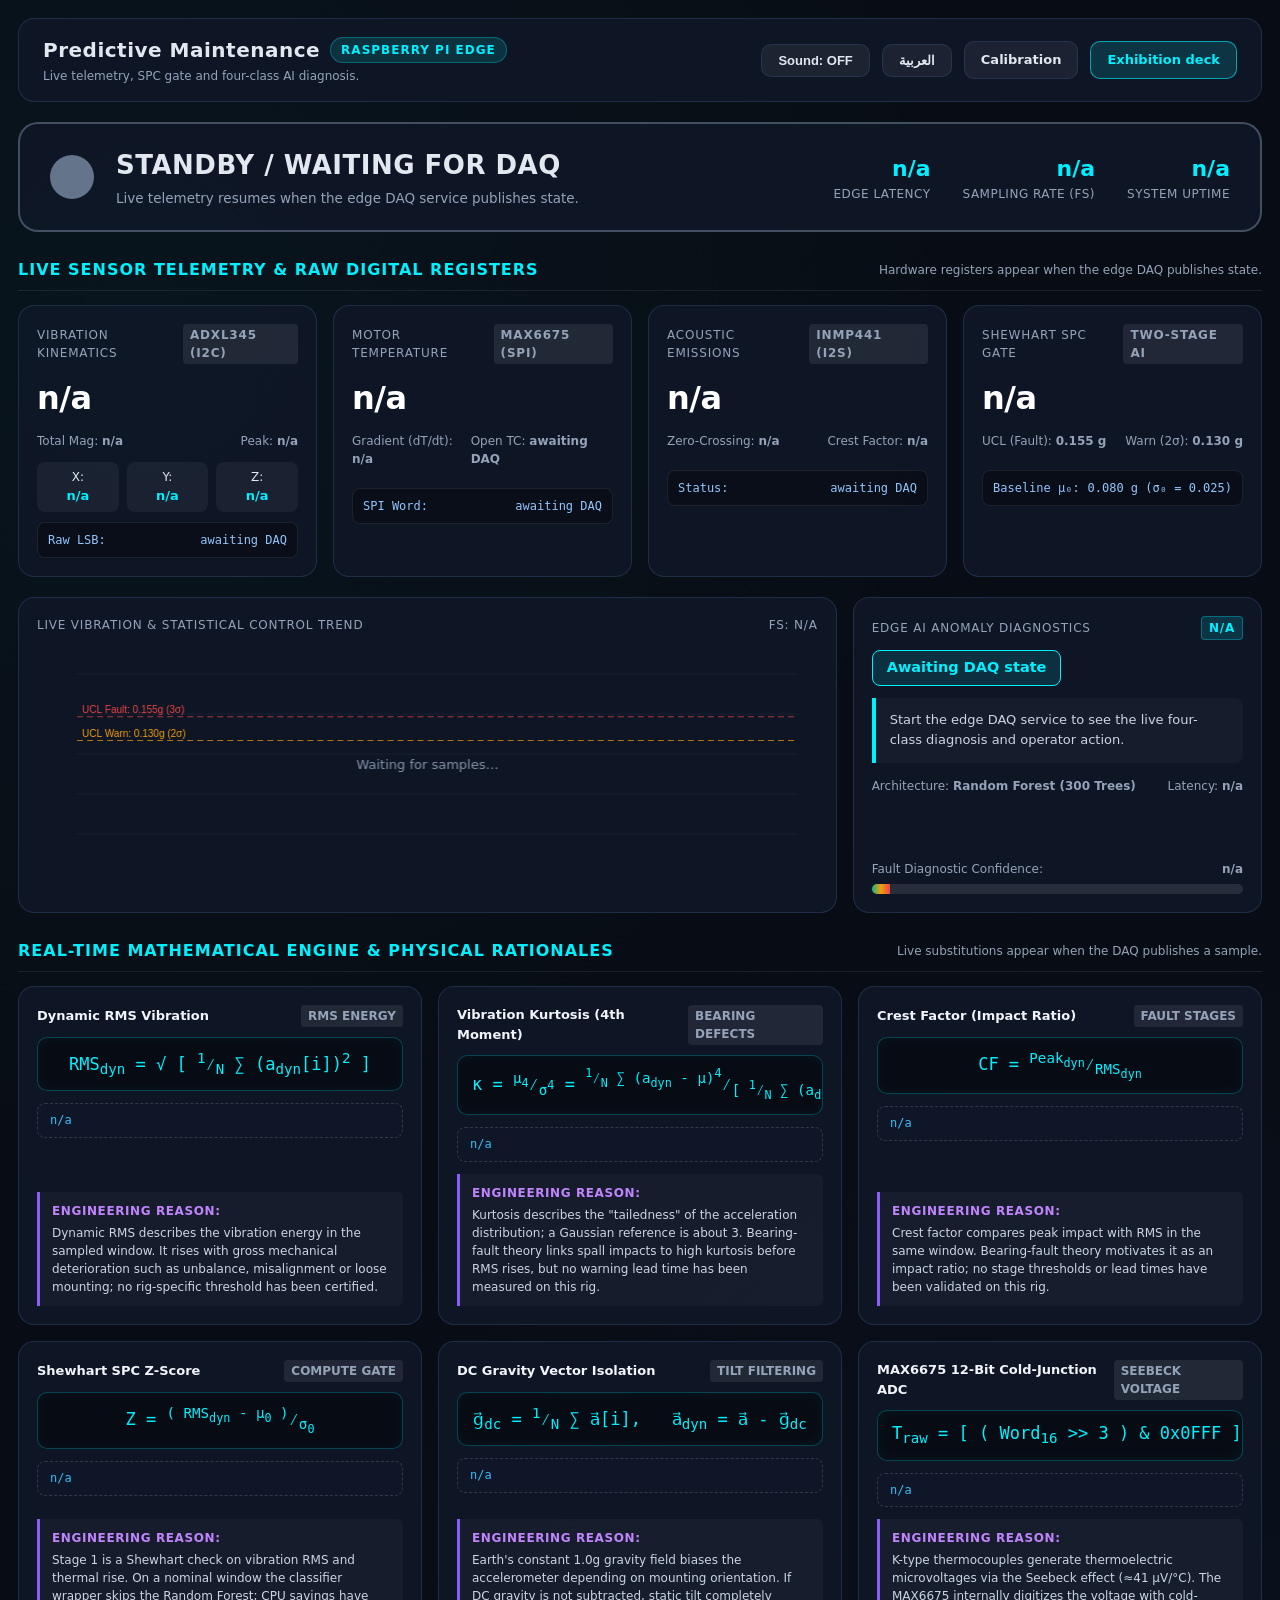
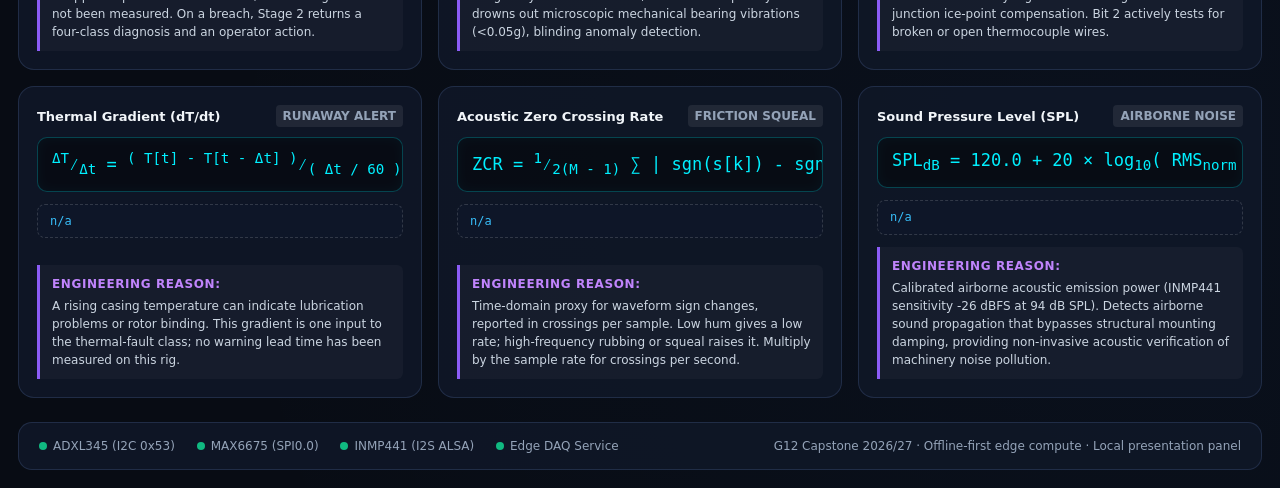
==== commit 25cfa67e: "polish: keep formulas on one line and clarify standby states" ====
--- a/edge/templates/index.html
+++ b/edge/templates/index.html
@@ -12,7 +12,7 @@
       --card-border: rgba(56, 75, 112, 0.45);
       --text: #e2e8f0;
       --text-dim: #94a3b8;
-      --muted: #64748b;
+      --muted: #94a3b8;
       --cyan: #00f0ff;
       --cyan-dim: rgba(0, 240, 255, 0.12);
       --green: #10b981;
@@ -80,6 +80,7 @@
       font-weight: 700;
       text-transform: uppercase;
       letter-spacing: 1px;
+      white-space: nowrap;
     }
 
     .controls-group {
@@ -108,6 +109,12 @@
       border-color: var(--cyan);
     }
 
+    .btn-toggle.btn-primary {
+      background: rgba(0, 240, 255, 0.14);
+      border-color: rgba(0, 240, 255, 0.6);
+      color: var(--cyan);
+    }
+
     /* Main Hero Status Lamp */
     .hero-banner {
       background: var(--card-bg);
@@ -405,6 +412,7 @@
       border: 1px solid var(--card-border);
       border-radius: 16px;
       padding: 18px;
+      min-width: 0;
       display: flex;
       flex-direction: column;
       justify-content: space-between;
@@ -452,6 +460,8 @@
       font-size: 17px;
       color: var(--cyan);
       text-align: center;
+      white-space: nowrap;
+      overflow-x: auto;
       margin-bottom: 12px;
       box-shadow: inset 0 0 12px rgba(0, 240, 255, 0.04);
       user-select: all;
@@ -527,6 +537,7 @@
     }
 
     .dot.err { background: var(--red); }
+    .dot.wait { background: #64748b; }
 
     /* RTL Arabic styling */
     body.rtl {
@@ -539,14 +550,26 @@
     body.rtl .health-pill { margin-right: 0; margin-left: 18px; }
 
     @media (max-width: 1100px) {
+      header { flex-wrap: wrap; }
+      .controls-group { width: 100%; flex-wrap: nowrap; justify-content: flex-end; }
+      .controls-group .btn-toggle { white-space: nowrap; }
       .grid-eq { grid-template-columns: repeat(2, 1fr); }
       .grid-4 { grid-template-columns: repeat(2, 1fr); }
+    }
+
+    @media (max-width: 900px) {
+      .formula-box { font-size: 13px; text-align: left; }
     }
 
     @media (max-width: 768px) {
       header { flex-direction: column; align-items: flex-start; gap: 12px; }
       .logo-group h1 { flex-wrap: wrap; }
-      .controls-group { flex-wrap: wrap; }
+      .controls-group {
+        display: grid;
+        grid-template-columns: repeat(2, minmax(0, 1fr));
+        width: 100%;
+      }
+      .controls-group .btn-toggle { justify-content: center; }
       .section-head { flex-direction: column; align-items: flex-start; gap: 4px; }
       .section-head span { width: 100%; }
       .chart-container { height: 180px; }
@@ -571,7 +594,7 @@
         <button id="btn-sound" class="btn-toggle" onclick="toggleSound()">Sound: OFF</button>
         <button id="btn-lang" class="btn-toggle" onclick="toggleLang()">العربية</button>
         <a class="btn-toggle" href="https://castpone2026.web.app/calibration.html" target="_blank" rel="noopener noreferrer">Calibration</a>
-        <a class="btn-toggle" href="https://castpone2026.web.app/guide.html" target="_blank" rel="noopener noreferrer">Exhibition deck</a>
+        <a class="btn-toggle btn-primary" href="https://castpone2026.web.app/guide.html" target="_blank" rel="noopener noreferrer">Exhibition deck</a>
       </div>
     </header>
 
@@ -1321,10 +1344,11 @@
 
       // System Health Dots
       if (data.system) {
-        document.getElementById("dot-adxl").className = "dot" + (data.system.adxl_ok ? "" : " err");
-        document.getElementById("dot-max").className = "dot" + (data.system.max6675_ok ? "" : " err");
-        document.getElementById("dot-inmp").className = "dot" + (data.system.acoustic_ok ? "" : " err");
-        document.getElementById("dot-edge").className = "dot" + (online ? "" : " err");
+        const dotClass = (ok) => (online ? (ok ? "" : " err") : " wait");
+        document.getElementById("dot-adxl").className = "dot" + dotClass(data.system.adxl_ok);
+        document.getElementById("dot-max").className = "dot" + dotClass(data.system.max6675_ok);
+        document.getElementById("dot-inmp").className = "dot" + dotClass(data.system.acoustic_ok);
+        document.getElementById("dot-edge").className = "dot" + dotClass(online);
       }
 
       // =========================================================
